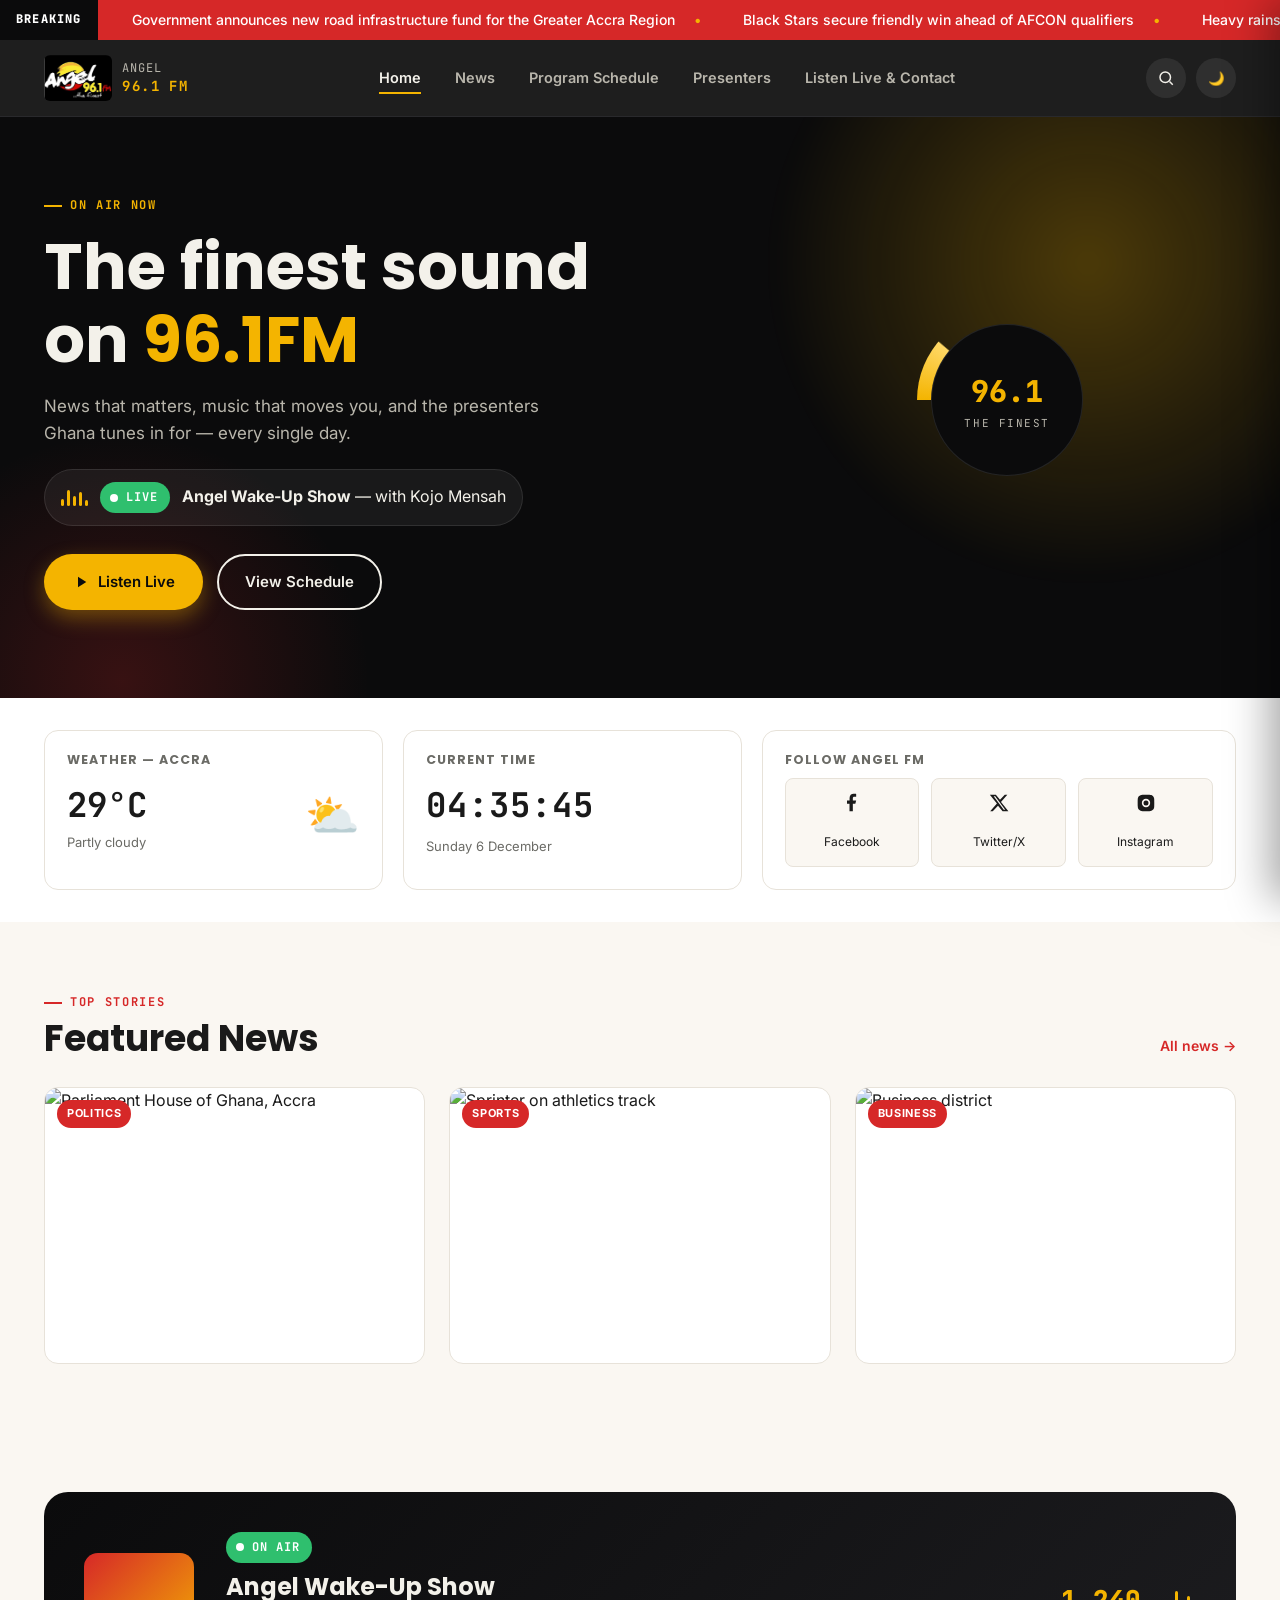
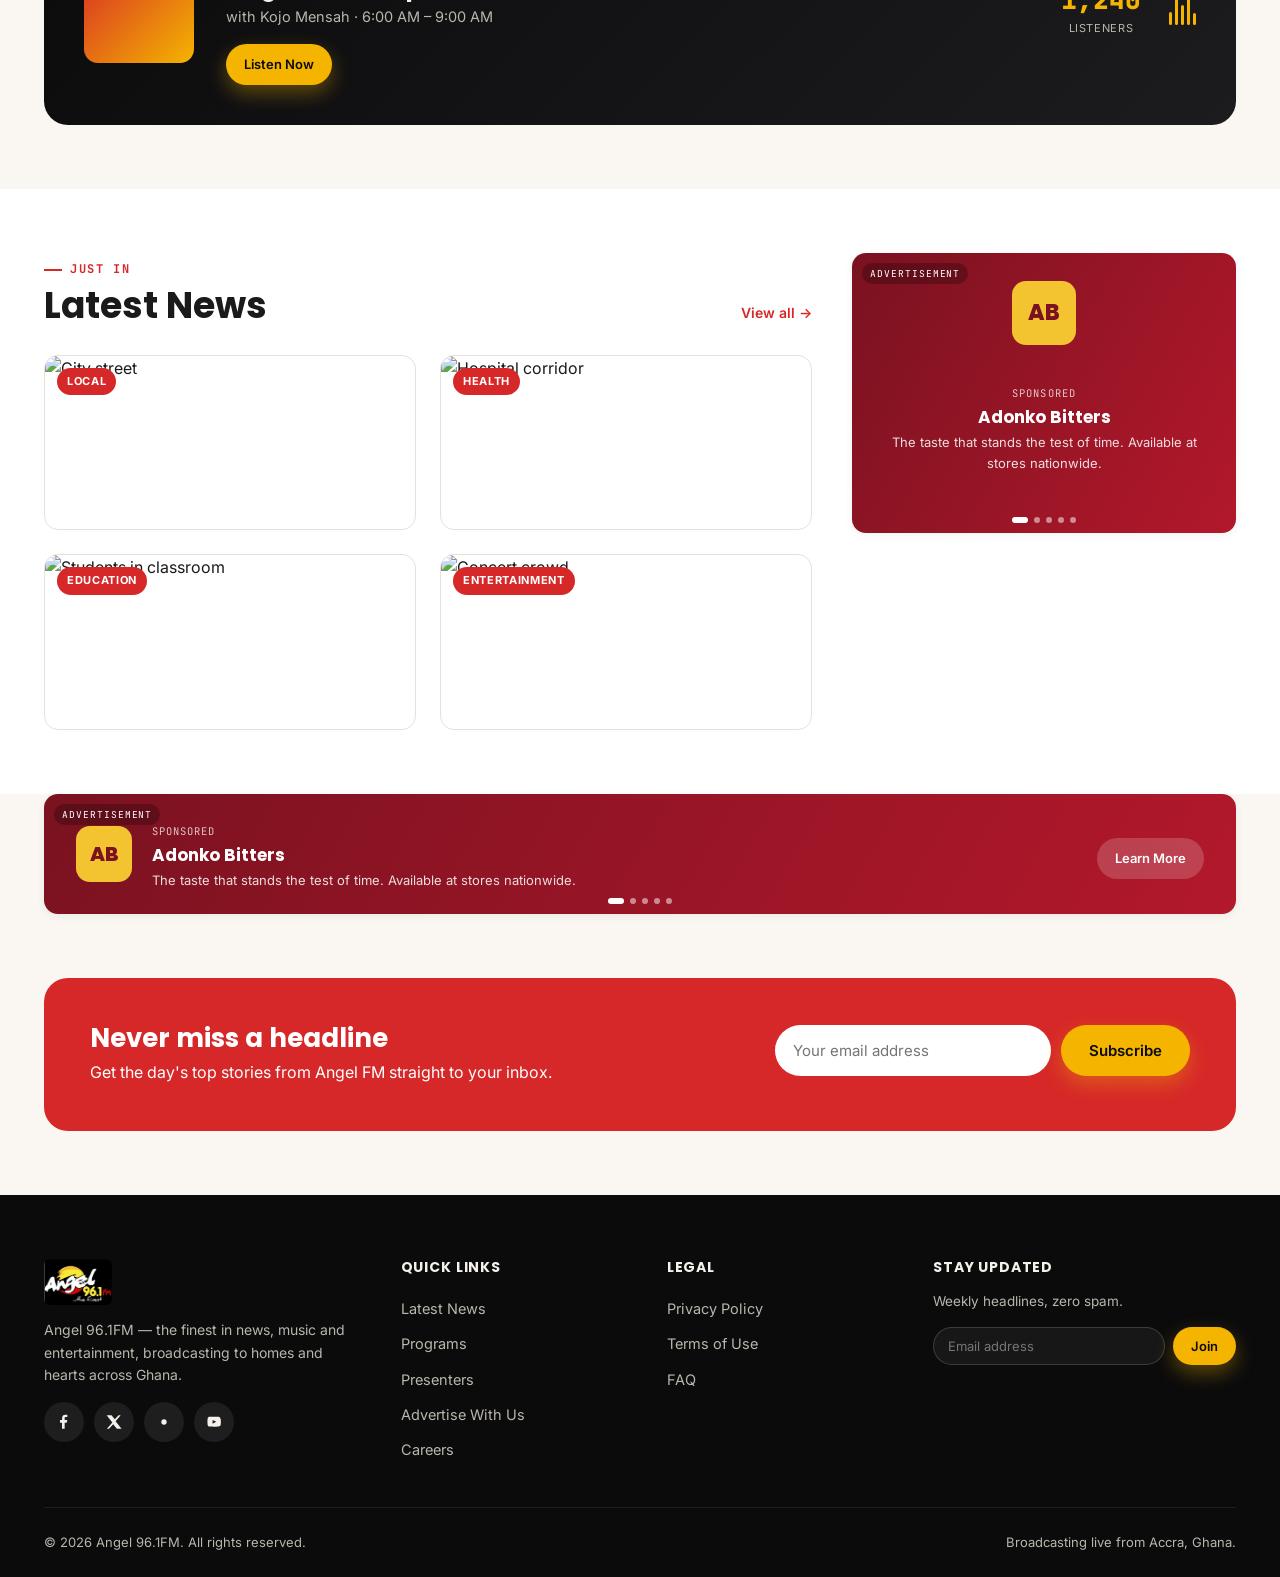
==== index.html @ 58bf3970 "Add files via upload" ====
<!DOCTYPE html>
<html lang="en">
<head>
<meta charset="UTF-8" />
<meta name="viewport" content="width=device-width, initial-scale=1.0" />
<title>Angel 96.1FM — The Finest | Home</title>
<meta name="description" content="Angel 96.1FM — the finest in news, music and entertainment. Listen live, catch up on headlines, and meet the presenters bringing you Ghana's favourite radio." />
<meta property="og:title" content="Angel 96.1FM — The Finest" />
<meta property="og:description" content="Listen live to Angel 96.1FM, plus the latest news, program schedule and presenters." />
<meta property="og:type" content="website" />
<meta property="og:image" content="images/logo.jpg" />
<link rel="icon" href="images/logo.jpg" />
<link rel="preconnect" href="https://fonts.googleapis.com" />
<link rel="preconnect" href="https://fonts.gstatic.com" crossorigin />
<link href="https://fonts.googleapis.com/css2?family=Poppins:wght@500;600;700;800&family=Inter:wght@400;500;600;700&family=JetBrains+Mono:wght@500;700;800&display=swap" rel="stylesheet" />
<link rel="stylesheet" href="css/style.css" />
<link rel="stylesheet" href="css/pages.css" />
<link rel="stylesheet" href="css/animations.css" />
<link rel="stylesheet" href="css/responsive.css" />
</head>
<body>
<a href="#main" class="skip-link">Skip to content</a>

<!-- ============ HEADER ============ -->
<header class="site-header">
  <div class="ticker" role="marquee" aria-label="Breaking news">
    <span class="ticker-tag">BREAKING</span>
    <div class="ticker-track">
      <span>Government announces new road infrastructure fund for the Greater Accra Region</span>
      <span>Black Stars secure friendly win ahead of AFCON qualifiers</span>
      <span>Heavy rains expected this weekend — Meteo Agency issues advisory</span>
      <span>Fuel prices to see marginal drop at the pumps from Monday</span>
      <span>Government announces new road infrastructure fund for the Greater Accra Region</span>
      <span>Black Stars secure friendly win ahead of AFCON qualifiers</span>
      <span>Heavy rains expected this weekend — Meteo Agency issues advisory</span>
      <span>Fuel prices to see marginal drop at the pumps from Monday</span>
    </div>
  </div>

  <div class="container header-inner">
    <a href="index.html" class="brand" aria-label="Angel 96.1FM Home">
      <img src="images/logo.jpg" alt="Angel 96.1FM logo" width="46" height="46" />
      <span class="brand-text">ANGEL<strong>96.1 FM</strong></span>
    </a>

    <nav class="main-nav" aria-label="Primary">
      <a href="index.html">Home</a>
      <a href="news.html">News</a>
      <a href="schedule.html">Program Schedule</a>
      <a href="presenters.html">Presenters</a>
      <a href="listen.html">Listen Live &amp; Contact</a>
    </nav>

    <div class="header-actions">
      <button class="icon-btn search-toggle" aria-label="Toggle search" aria-expanded="false">
        <svg width="18" height="18" viewBox="0 0 24 24" fill="none" stroke="currentColor" stroke-width="2"><circle cx="11" cy="11" r="7"/><path d="m21 21-4.3-4.3"/></svg>
      </button>
      <button class="icon-btn theme-toggle" aria-label="Toggle dark mode">🌙</button>
      <button class="icon-btn hamburger" aria-label="Open menu" aria-expanded="false">
        <svg width="20" height="20" viewBox="0 0 24 24" fill="none" stroke="currentColor" stroke-width="2"><path d="M3 6h18M3 12h18M3 18h18"/></svg>
      </button>
    </div>
  </div>

  <div class="search-panel">
    <div class="container">
      <form role="search">
        <label class="visually-hidden" for="site-search">Search news, presenters and programs</label>
        <input id="site-search" type="search" placeholder="Search news, presenters, programs…" autocomplete="off" />
        <button type="submit" class="btn btn-gold btn-sm">Search</button>
      </form>
    </div>
  </div>
</header>

<div class="scrim"></div>
<nav class="mobile-nav" aria-label="Mobile">
  <button class="icon-btn close-drawer" aria-label="Close menu">
    <svg width="18" height="18" viewBox="0 0 24 24" fill="none" stroke="currentColor" stroke-width="2"><path d="M18 6 6 18M6 6l12 12"/></svg>
  </button>
  <a href="index.html">Home</a>
  <a href="news.html">News</a>
  <a href="schedule.html">Program Schedule</a>
  <a href="presenters.html">Presenters</a>
  <a href="listen.html">Listen Live &amp; Contact</a>
</nav>

<main id="main">

  <!-- ============ HERO ============ -->
  <section class="hero">
    <div class="container hero-grid">
      <div>
        <span class="eyebrow hero-anim-in">On air now</span>
        <h1 class="hero-anim-in d1">The finest sound<br>on <span>96.1FM</span></h1>
        <p class="hero-sub hero-anim-in d2">News that matters, music that moves you, and the presenters Ghana tunes in for — every single day.</p>
        <div class="hero-now hero-anim-in d3">
          <div class="eq" aria-hidden="true"><span></span><span></span><span></span><span></span><span></span></div>
          <div>
            <span class="live-badge"><span class="live-dot"></span>LIVE</span>
            <b style="margin-left:8px;">Angel Wake-Up Show</b> — with Kojo Mensah
          </div>
        </div>
        <div class="hero-ctas hero-anim-in d4">
          <a href="listen.html" class="btn btn-gold">
            <svg width="18" height="18" viewBox="0 0 24 24" fill="currentColor"><path d="M8 5v14l11-7z"/></svg>
            Listen Live
          </a>
          <a href="schedule.html" class="btn btn-outline" style="color:var(--text-on-ink)">View Schedule</a>
        </div>
      </div>
      <div class="floaty hero-anim-in d2" style="justify-self:center;">
        <div class="dial">
          <div class="dial-readout">
            <div class="num">96.1</div>
            <div class="unit">THE FINEST</div>
          </div>
        </div>
      </div>
    </div>
  </section>

  <!-- ============ UTILITY ROW: search / weather / clock / social ============ -->
  <section class="bg-paper" style="padding:32px 0;">
    <div class="container">
      <div class="util-row">
        <div class="util-card">
          <h4>Weather — Accra</h4>
          <div class="weather-row">
            <div>
              <div class="weather-temp" data-weather-temp>—</div>
              <div class="text-muted" style="font-size:13px;">Partly cloudy</div>
            </div>
            <div style="font-size:44px;">⛅</div>
          </div>
        </div>
        <div class="util-card">
          <h4>Current Time</h4>
          <div class="clock-display" data-clock>--:--:--</div>
          <div class="clock-date" data-date></div>
        </div>
        <div class="util-card">
          <h4>Follow Angel FM</h4>
          <div class="social-mini">
            <a class="social-mini-card" href="#" aria-label="Facebook">
              <svg width="20" height="20" viewBox="0 0 24 24" fill="currentColor"><path d="M13 22v-9h3l1-4h-4V6.5c0-1.16.32-1.95 2-1.95h2V1.09C16.66 1.06 15.44 1 14 1c-2.9 0-4.9 1.77-4.9 5.02V9H6v4h3v9h4z"/></svg>
              <div style="font-size:12px;margin-top:4px;">Facebook</div>
            </a>
            <a class="social-mini-card" href="#" aria-label="Twitter / X">
              <svg width="20" height="20" viewBox="0 0 24 24" fill="currentColor"><path d="M18.9 2H22l-7.6 8.7L23.3 22h-7l-5.5-6.6L4.5 22H1.4l8.1-9.3L1 2h7.2l5 6L18.9 2Zm-1.2 18h1.7L7.4 4H5.6l12.1 16Z"/></svg>
              <div style="font-size:12px;margin-top:4px;">Twitter/X</div>
            </a>
            <a class="social-mini-card" href="#" aria-label="Instagram">
              <svg width="20" height="20" viewBox="0 0 24 24" fill="currentColor"><path d="M12 2c2.7 0 3.06.01 4.12.06 1.05.05 1.77.22 2.4.46.65.25 1.2.6 1.75 1.14.5.5.86 1.1 1.14 1.75.24.63.41 1.35.46 2.4.05 1.06.06 1.42.06 4.12s-.01 3.06-.06 4.12c-.05 1.05-.22 1.77-.46 2.4a4.7 4.7 0 0 1-1.14 1.75 4.7 4.7 0 0 1-1.75 1.14c-.63.24-1.35.41-2.4.46-1.06.05-1.42.06-4.12.06s-3.06-.01-4.12-.06c-1.05-.05-1.77-.22-2.4-.46a4.7 4.7 0 0 1-1.75-1.14 4.7 4.7 0 0 1-1.14-1.75c-.24-.63-.41-1.35-.46-2.4C2.01 15.06 2 14.7 2 12s.01-3.06.06-4.12c.05-1.05.22-1.77.46-2.4.25-.65.6-1.2 1.14-1.75A4.7 4.7 0 0 1 5.4 2.59c.63-.24 1.35-.41 2.4-.46C8.94 2.01 9.3 2 12 2Zm0 5a5 5 0 1 0 0 10 5 5 0 0 0 0-10Zm0 2a3 3 0 1 1 0 6 3 3 0 0 1 0-6Zm5.25-.75a1.13 1.13 0 1 1 0-2.25 1.13 1.13 0 0 1 0 2.25Z"/></svg>
              <div style="font-size:12px;margin-top:4px;">Instagram</div>
            </a>
          </div>
        </div>
      </div>
    </div>
  </section>

  <!-- ============ FEATURED NEWS GRID ============ -->
  <section>
    <div class="container">
      <div class="section-head reveal">
        <div><span class="eyebrow">Top stories</span><h2>Featured News</h2></div>
        <a href="news.html" class="section-link">All news →</a>
      </div>
      <div class="grid-3">

        <article class="card reveal">
          <a href="https://theghanareport.com/news/parliament-defers-debate-on-the-2026-mid-year-budget-review-to-july-28/" target="_blank" rel="noopener" class="card-media">
            <span class="card-cat">Politics</span>
            <img src="https://commons.wikimedia.org/wiki/Special:FilePath/Parliament_House_(State_House)_%E2%80%93_Parliament_of_Ghana.jpg" alt="Parliament House of Ghana, Accra" loading="lazy" />
          </a>
          <div class="card-body">
            <h3>Parliament Takes Up 2026 Mid-Year Budget Review</h3>
            <p class="card-desc">MPs are debating the Finance Minister's mid-year fiscal report, which points to easing inflation and a steadier cedi, as the Minority presses on spending plans.</p>
            <div class="card-meta"><span>Jul 28, 2026</span><span>The Ghana Report</span></div>
            <a href="https://theghanareport.com/news/parliament-defers-debate-on-the-2026-mid-year-budget-review-to-july-28/" target="_blank" rel="noopener" class="card-readmore">Read more <svg width="14" height="14" viewBox="0 0 24 24" fill="none" stroke="currentColor" stroke-width="2"><path d="M5 12h14M13 6l6 6-6 6"/></svg></a>
          </div>
        </article>

        <article class="card reveal">
          <a href="https://www.myjoyonline.com/2026-commonwealth-games-azamati-places-seventh-in-100m-final-eseme-sets-games-record-for-gold/" target="_blank" rel="noopener" class="card-media">
            <span class="card-cat">Sports</span>
            <img src="https://images.unsplash.com/photo-1461896836934-ffe607ba8211?q=80&w=800&auto=format&fit=crop" alt="Sprinter on athletics track" loading="lazy" />
          </a>
          <div class="card-body">
            <h3>Azamati Finishes 7th in Commonwealth Games 100m Final</h3>
            <p class="card-desc">Benjamin Azamati clocked 10.11 seconds in Glasgow, just missing the podium as Cameroon's Emmanuel Eseme took gold in a new Games record of 9.83 seconds.</p>
            <div class="card-meta"><span>Jul 28, 2026</span><span>MyJoyOnline</span></div>
            <a href="https://www.myjoyonline.com/2026-commonwealth-games-azamati-places-seventh-in-100m-final-eseme-sets-games-record-for-gold/" target="_blank" rel="noopener" class="card-readmore">Read more <svg width="14" height="14" viewBox="0 0 24 24" fill="none" stroke="currentColor" stroke-width="2"><path d="M5 12h14M13 6l6 6-6 6"/></svg></a>
          </div>
        </article>

        <article class="card reveal">
          <a href="https://www.ghanaweb.com/GhanaHomePage/business/MTN-finalises-separation-of-mobile-money-into-standalone-fintech-in-Ghana-2028671" target="_blank" rel="noopener" class="card-media">
            <span class="card-cat">Business</span>
            <img src="https://images.unsplash.com/photo-1560472354-b33ff0c44a43?q=80&w=800&auto=format&fit=crop" alt="Business district" loading="lazy" />
          </a>
          <div class="card-body">
            <h3>MTN Completes Split of Mobile Money Business in Ghana</h3>
            <p class="card-desc">MTN Group has finalised the separation of its Ghana mobile money operations into a standalone fintech entity, MobileMoney Fintech Ltd.</p>
            <div class="card-meta"><span>Apr 3, 2026</span><span>GhanaWeb</span></div>
            <a href="https://www.ghanaweb.com/GhanaHomePage/business/MTN-finalises-separation-of-mobile-money-into-standalone-fintech-in-Ghana-2028671" target="_blank" rel="noopener" class="card-readmore">Read more <svg width="14" height="14" viewBox="0 0 24 24" fill="none" stroke="currentColor" stroke-width="2"><path d="M5 12h14M13 6l6 6-6 6"/></svg></a>
          </div>
        </article>

      </div>
    </div>
  </section>

  <!-- ============ LIVE NOW ============ -->
  <section>
    <div class="container">
      <div class="live-now reveal">
        <div class="live-now-grid">
          <div class="live-now-art floaty" aria-hidden="true"></div>
          <div class="live-now-info">
            <span class="live-badge"><span class="live-dot"></span>ON AIR</span>
            <h3 class="show-name">Angel Wake-Up Show</h3>
            <p class="host">with Kojo Mensah · 6:00 AM – 9:00 AM</p>
            <a href="listen.html" class="btn btn-gold btn-sm" style="margin-top:16px;">Listen Now</a>
          </div>
          <div class="live-now-stats">
            <div class="stat-block">
              <div class="n" data-live-listeners data-base="1240">1,240</div>
              <div class="l">Listeners</div>
            </div>
            <div class="eq" style="height:34px;"><span></span><span></span><span></span><span></span><span></span></div>
          </div>
        </div>
      </div>
    </div>
  </section>

  <!-- ============ LATEST NEWS + SIDEBAR AD ============ -->
  <section class="bg-paper">
    <div class="container news-layout" style="grid-template-columns:2fr 1fr;">
      <div>
        <div class="section-head reveal">
          <div><span class="eyebrow">Just in</span><h2>Latest News</h2></div>
          <a href="news.html" class="section-link">View all →</a>
        </div>
        <div class="grid-3" style="grid-template-columns:1fr 1fr;">
          <article class="card reveal">
            <a href="https://www.citinewsroom.com/2026/07/nadmo-zoomlion-launch-multi-site-drain-clearing-exercise-to-curb-flooding-in-greater-accra/" target="_blank" rel="noopener" class="card-media">
              <span class="card-cat">Local</span>
              <img src="https://images.unsplash.com/photo-1580927752452-89d86da3fa0a?q=80&w=800&auto=format&fit=crop" alt="City street" loading="lazy" />
            </a>
            <div class="card-body">
              <h3>NADMO and Zoomlion Step Up Flood Prevention in Accra</h3>
              <div class="card-meta"><span>Jul 1, 2026</span></div>
              <a href="https://www.citinewsroom.com/2026/07/nadmo-zoomlion-launch-multi-site-drain-clearing-exercise-to-curb-flooding-in-greater-accra/" target="_blank" rel="noopener" class="card-readmore">Read more →</a>
            </div>
          </article>
          <article class="card reveal">
            <a href="https://www.adomonline.com/health-ministry-intensifies-fight-against-viral-hepatitis-as-3-million-ghanaians-estimated-to-be-infected/" target="_blank" rel="noopener" class="card-media">
              <span class="card-cat">Health</span>
              <img src="https://images.unsplash.com/photo-1584982751601-97dcc096659c?q=80&w=800&auto=format&fit=crop" alt="Hospital corridor" loading="lazy" />
            </a>
            <div class="card-body">
              <h3>Health Ministry Ramps Up Fight Against Viral Hepatitis</h3>
              <div class="card-meta"><span>Jul 28, 2026</span></div>
              <a href="https://www.adomonline.com/health-ministry-intensifies-fight-against-viral-hepatitis-as-3-million-ghanaians-estimated-to-be-infected/" target="_blank" rel="noopener" class="card-readmore">Read more →</a>
            </div>
          </article>
          <article class="card reveal">
            <a href="https://theheraldghana.com/300m-world-bank-loan-not-to-rescue-free-shs-haruna-iddrisu-challenges-minority-claims/" target="_blank" rel="noopener" class="card-media">
              <span class="card-cat">Education</span>
              <img src="https://commons.wikimedia.org/wiki/Special:FilePath/Classroom_in_Ghana.JPG" alt="Students in classroom" loading="lazy" />
            </a>
            <div class="card-body">
              <h3>Education Minister Defends $300m World Bank School Loan</h3>
              <div class="card-meta"><span>Jul 28, 2026</span></div>
              <a href="https://theheraldghana.com/300m-world-bank-loan-not-to-rescue-free-shs-haruna-iddrisu-challenges-minority-claims/" target="_blank" rel="noopener" class="card-readmore">Read more →</a>
            </div>
          </article>
          <article class="card reveal">
            <a href="https://dailyguidenetwork.com/torcher-ii-surpasses-1million-spotify-streams/" target="_blank" rel="noopener" class="card-media">
              <span class="card-cat">Entertainment</span>
              <img src="https://images.unsplash.com/photo-1470225620780-dba8ba36b745?q=80&w=800&auto=format&fit=crop" alt="Concert crowd" loading="lazy" />
            </a>
            <div class="card-body">
              <h3>Stonebwoy's TORCHER II Passes 1 Million Streams</h3>
              <div class="card-meta"><span>Jun 8, 2026</span></div>
              <a href="https://dailyguidenetwork.com/torcher-ii-surpasses-1million-spotify-streams/" target="_blank" rel="noopener" class="card-readmore">Read more →</a>
            </div>
          </article>
        </div>
      </div>
      <aside>
        <div class="ad-slot ad-sidebar-slot reveal" data-ad-slot></div>
      </aside>
    </div>
  </section>

  <!-- ============ AD BANNER ============ -->
  <section style="padding:0 0 64px;">
    <div class="container">
      <div class="ad-slot reveal" data-ad-slot></div>
    </div>
  </section>

  <!-- ============ NEWSLETTER ============ -->
  <section style="padding-top:0;">
    <div class="container">
      <div class="newsletter-block reveal">
        <div>
          <h3>Never miss a headline</h3>
          <p>Get the day's top stories from Angel FM straight to your inbox.</p>
        </div>
        <div>
          <form class="newsletter-form" novalidate>
            <input type="email" placeholder="Your email address" required aria-label="Email address" />
            <button type="submit" class="btn btn-gold">Subscribe</button>
          </form>
          <div class="form-msg" role="status"></div>
        </div>
      </div>
    </div>
  </section>

</main>

<!-- ============ FOOTER ============ -->
<footer class="site-footer">
  <div class="container">
    <div class="footer-grid">
      <div class="footer-brand">
        <a href="index.html" class="brand"><img src="images/logo.jpg" alt="Angel 96.1FM" width="42" height="42" /></a>
        <p>Angel 96.1FM — the finest in news, music and entertainment, broadcasting to homes and hearts across Ghana.</p>
        <div class="footer-social">
          <a href="#" class="icon-btn" aria-label="Facebook"><svg width="16" height="16" viewBox="0 0 24 24" fill="currentColor"><path d="M13 22v-9h3l1-4h-4V6.5c0-1.16.32-1.95 2-1.95h2V1.09C16.66 1.06 15.44 1 14 1c-2.9 0-4.9 1.77-4.9 5.02V9H6v4h3v9h4z"/></svg></a>
          <a href="#" class="icon-btn" aria-label="Twitter / X"><svg width="16" height="16" viewBox="0 0 24 24" fill="currentColor"><path d="M18.9 2H22l-7.6 8.7L23.3 22h-7l-5.5-6.6L4.5 22H1.4l8.1-9.3L1 2h7.2l5 6L18.9 2Z"/></svg></a>
          <a href="#" class="icon-btn" aria-label="Instagram"><svg width="16" height="16" viewBox="0 0 24 24" fill="currentColor"><circle cx="12" cy="12" r="4"/></svg></a>
          <a href="#" class="icon-btn" aria-label="YouTube"><svg width="16" height="16" viewBox="0 0 24 24" fill="currentColor"><path d="M21.6 7.2s-.2-1.5-.8-2.1c-.8-.8-1.7-.8-2.1-.9C15.9 4 12 4 12 4h0s-3.9 0-6.7.2c-.4 0-1.3.1-2.1.9-.6.6-.8 2.1-.8 2.1S2.2 9 2.2 10.7v1.6c0 1.7.2 3.5.2 3.5s.2 1.5.8 2.1c.8.8 1.8.8 2.3.9 1.7.2 7 .2 7 .2s3.9 0 6.7-.3c.4 0 1.3-.1 2.1-.9.6-.6.8-2.1.8-2.1s.2-1.7.2-3.5v-1.6c0-1.7-.2-3.5-.2-3.5ZM9.9 14.6V8.9l5.4 2.9-5.4 2.8Z"/></svg></a>
        </div>
      </div>
      <div class="footer-col">
        <h4>Quick Links</h4>
        <a href="news.html">Latest News</a>
        <a href="schedule.html">Programs</a>
        <a href="presenters.html">Presenters</a>
        <a href="listen.html">Advertise With Us</a>
        <a href="#">Careers</a>
      </div>
      <div class="footer-col programs">
        <h4>Legal</h4>
        <a href="#">Privacy Policy</a>
        <a href="#">Terms of Use</a>
        <a href="#">FAQ</a>
      </div>
      <div class="footer-col">
        <h4>Stay Updated</h4>
        <p style="font-size:13.5px;margin-bottom:10px;">Weekly headlines, zero spam.</p>
        <form class="newsletter-mini" novalidate>
          <input type="email" placeholder="Email address" required aria-label="Email address" />
          <button type="submit" class="btn btn-gold btn-sm">Join</button>
        </form>
        <div class="form-msg" role="status"></div>
      </div>
    </div>
    <div class="footer-bottom">
      <span>© 2026 Angel 96.1FM. All rights reserved.</span>
      <span>Broadcasting live from Accra, Ghana.</span>
    </div>
  </div>
</footer>

<button class="back-to-top" aria-label="Back to top">
  <svg width="20" height="20" viewBox="0 0 24 24" fill="none" stroke="currentColor" stroke-width="2"><path d="m18 15-6-6-6 6"/></svg>
</button>

<div class="sticky-listen">
  <a href="listen.html" class="btn btn-gold btn-block">
    <span class="live-dot" style="background:var(--ink)"></span> Listen Live — Angel 96.1FM
  </a>
</div>

<script src="js/app.js"></script>
<script src="js/search.js"></script>
<script src="js/ads.js"></script>
</body>
</html>
---- css/style.css ----
/* ============================================================
   ANGEL 96.1FM — CORE STYLESHEET
   Design tokens, base elements, header, footer, shared components
   ============================================================ */

/* ---------- Design Tokens ---------- */
:root{
  /* Brand palette — pulled from the station's own logo mark */
  --ink:        #0B0B0C;   /* near-black, header/hero/footer ground */
  --ink-soft:   #17171A;   /* raised panels on dark ground */
  --red:        #D62828;   /* Angel red */
  --red-dark:   #A81E1E;
  --gold:       #F4B400;   /* sunburst gold from the logo */
  --gold-soft:  #FFD866;
  --cream:      #FAF7F2;   /* page background */
  --paper:      #FFFFFF;   /* card background */
  --line:       #E7E2D9;   /* hairline borders on light ground */
  --text:       #1A1A1A;
  --text-muted: #6B6B66;
  --text-on-ink:#F3F1EA;
  --text-on-ink-muted: #B9B6AC;
  --live:       #2FBF6E;   /* on-air green */

  --font-display: "Poppins", "Segoe UI", sans-serif;
  --font-body:    "Inter", "Segoe UI", sans-serif;
  --font-mono:    "JetBrains Mono", "Courier New", monospace;

  --radius-sm: 8px;
  --radius-md: 14px;
  --radius-lg: 24px;

  --shadow-sm: 0 2px 10px rgba(11,11,12,0.06);
  --shadow-md: 0 10px 30px rgba(11,11,12,0.10);
  --shadow-lg: 0 20px 60px rgba(11,11,12,0.18);

  --ease: cubic-bezier(.22,.9,.32,1);
  --header-h: 76px;
  --ticker-h: 40px;
}

[data-theme="dark"]{
  --cream: #101012;
  --paper: #18181B;
  --line:  #2A2A2E;
  --text:  #F3F1EA;
  --text-muted: #9C998F;
  --text-on-ink: #F3F1EA;
}

/* ---------- Reset ---------- */
*, *::before, *::after{ box-sizing:border-box; }
html{ scroll-behavior:smooth; }
body{
  margin:0;
  background:var(--cream);
  color:var(--text);
  font-family:var(--font-body);
  line-height:1.6;
  -webkit-font-smoothing:antialiased;
  transition:background .35s var(--ease), color .35s var(--ease);
}
img{ max-width:100%; display:block; }
a{ color:inherit; text-decoration:none; }
ul{ margin:0; padding:0; list-style:none; }
button{ font-family:inherit; cursor:pointer; }
input, textarea, select{ font-family:inherit; }
h1,h2,h3,h4{ font-family:var(--font-display); margin:0; line-height:1.15; }
p{ margin:0; }

.container{ max-width:1240px; margin:0 auto; padding:0 24px; }

/* Visible focus states — accessibility */
a:focus-visible, button:focus-visible, input:focus-visible,
textarea:focus-visible, select:focus-visible, [tabindex]:focus-visible{
  outline:3px solid var(--gold);
  outline-offset:2px;
  border-radius:4px;
}
.skip-link{
  position:absolute; left:-999px; top:0; background:var(--gold); color:var(--ink);
  padding:10px 16px; z-index:2000; font-weight:600; border-radius:0 0 8px 0;
}
.skip-link:focus{ left:0; }

@media (prefers-reduced-motion: reduce){
  *{ animation-duration:0.001ms !important; animation-iteration-count:1 !important; transition-duration:0.001ms !important; scroll-behavior:auto !important; }
}

/* ---------- Eyebrow / section labels ---------- */
.eyebrow{
  display:inline-flex; align-items:center; gap:8px;
  font-family:var(--font-mono); font-size:12px; letter-spacing:.14em; text-transform:uppercase;
  color:var(--red); font-weight:700;
}
.eyebrow::before{ content:""; width:18px; height:2px; background:var(--red); display:inline-block; }

.section-head{ display:flex; align-items:flex-end; justify-content:space-between; gap:16px; margin-bottom:28px; flex-wrap:wrap; }
.section-head h2{ font-size:clamp(24px,3.2vw,36px); margin-top:6px; }
.section-link{ font-weight:600; font-size:14px; color:var(--red); border-bottom:2px solid transparent; transition:border-color .2s var(--ease); white-space:nowrap; }
.section-link:hover{ border-color:var(--red); }

section{ padding:64px 0; }
.bg-ink{ background:var(--ink); color:var(--text-on-ink); }
.bg-paper{ background:var(--paper); }

/* ---------- Buttons ---------- */
.btn{
  display:inline-flex; align-items:center; justify-content:center; gap:8px;
  padding:14px 26px; border-radius:999px; font-weight:600; font-size:15px;
  border:2px solid transparent; transition:transform .25s var(--ease), box-shadow .25s var(--ease), background .25s var(--ease), color .25s var(--ease);
  white-space:nowrap;
}
.btn:hover{ transform:translateY(-2px); }
.btn-primary{ background:var(--red); color:#fff; box-shadow:0 8px 20px rgba(214,40,40,.35); }
.btn-primary:hover{ background:var(--red-dark); box-shadow:0 12px 28px rgba(214,40,40,.45); }
.btn-gold{ background:var(--gold); color:var(--ink); box-shadow:0 8px 20px rgba(244,180,0,.35); }
.btn-gold:hover{ background:var(--gold-soft); }
.btn-outline{ background:transparent; border-color:currentColor; color:inherit; }
.btn-outline:hover{ background:currentColor; }
.btn-outline:hover{ color:var(--ink); }
.btn-ghost{ background:rgba(255,255,255,.08); color:var(--text-on-ink); }
.btn-sm{ padding:8px 16px; font-size:13px; }
.btn-block{ width:100%; }

/* ---------- Live pulse badge ---------- */
.live-badge{
  display:inline-flex; align-items:center; gap:8px; background:var(--live); color:#fff;
  font-family:var(--font-mono); font-weight:700; font-size:12px; letter-spacing:.08em;
  padding:6px 12px 6px 10px; border-radius:999px;
}
.live-dot{ width:8px; height:8px; border-radius:50%; background:#fff; animation:pulse 1.6s infinite; }

/* ---------- Header ---------- */
.site-header{
  position:sticky; top:0; z-index:1000;
  background:rgba(11,11,12,.92); backdrop-filter:blur(10px);
  border-bottom:1px solid rgba(255,255,255,.08);
  transition:transform .3s var(--ease);
}
.header-inner{
  height:var(--header-h); display:flex; align-items:center; gap:20px; justify-content:space-between;
}
.brand{ display:flex; align-items:center; gap:10px; flex-shrink:0; }
.brand img{ height:46px; width:auto; border-radius:6px; }
.brand-text{ font-family:var(--font-mono); font-size:12px; color:var(--text-on-ink-muted); letter-spacing:.08em; line-height:1.3; }
.brand-text strong{ display:block; color:var(--gold); font-size:14px; letter-spacing:.1em; }

.main-nav{ display:flex; align-items:center; gap:2px; }
.main-nav a{
  position:relative; padding:10px 16px; font-weight:600; font-size:14.5px; color:var(--text-on-ink-muted);
  transition:color .2s var(--ease);
}
.main-nav a::after{
  content:""; position:absolute; left:16px; right:16px; bottom:6px; height:2px; background:var(--gold);
  transform:scaleX(0); transform-origin:left; transition:transform .25s var(--ease);
}
.main-nav a:hover, .main-nav a.active{ color:var(--text-on-ink); }
.main-nav a:hover::after, .main-nav a.active::after{ transform:scaleX(1); }

.header-actions{ display:flex; align-items:center; gap:10px; }
.icon-btn{
  width:40px; height:40px; display:inline-flex; align-items:center; justify-content:center;
  border-radius:50%; background:rgba(255,255,255,.08); color:var(--text-on-ink); border:none;
  transition:background .2s var(--ease), transform .2s var(--ease);
}
.icon-btn:hover{ background:rgba(255,255,255,.18); transform:translateY(-1px); }
.hamburger{ display:none; }

.search-panel{
  position:absolute; left:0; right:0; top:100%; background:var(--ink-soft);
  border-bottom:1px solid rgba(255,255,255,.08); padding:0; max-height:0; overflow:hidden;
  transition:max-height .3s var(--ease), padding .3s var(--ease);
}
.search-panel.open{ max-height:120px; padding:20px 0; }
.search-panel form{ display:flex; gap:10px; }
.search-panel input{
  flex:1; background:rgba(255,255,255,.06); border:1px solid rgba(255,255,255,.14); color:#fff;
  padding:14px 18px; border-radius:999px; font-size:15px;
}
.search-panel input::placeholder{ color:var(--text-on-ink-muted); }

/* ---------- Breaking news ticker ---------- */
.ticker{
  background:var(--red); color:#fff; height:var(--ticker-h); overflow:hidden; position:relative;
  display:flex; align-items:center;
}
.ticker-tag{
  background:var(--ink); font-family:var(--font-mono); font-weight:800; font-size:12px; letter-spacing:.1em;
  padding:0 16px; height:100%; display:flex; align-items:center; flex-shrink:0; z-index:2;
}
.ticker-track{ display:flex; white-space:nowrap; animation:ticker 28s linear infinite; }
.ticker-track span{ padding:0 34px; font-size:14px; font-weight:500; position:relative; }
.ticker-track span::after{ content:"•"; position:absolute; right:8px; color:var(--gold); }
.ticker:hover .ticker-track{ animation-play-state:paused; }

/* ---------- Mobile nav drawer ---------- */
.mobile-nav{
  position:fixed; inset:0 0 0 auto; width:min(320px,84vw); background:var(--ink-soft); z-index:1200;
  transform:translateX(100%); transition:transform .35s var(--ease); padding:100px 28px 28px;
  box-shadow:-10px 0 40px rgba(0,0,0,.35);
}
.mobile-nav.open{ transform:translateX(0); }
.mobile-nav a{ display:block; padding:16px 0; font-size:19px; font-weight:600; color:var(--text-on-ink); border-bottom:1px solid rgba(255,255,255,.08); }
.mobile-nav .close-drawer{ position:absolute; top:24px; right:24px; }
.scrim{ position:fixed; inset:0; background:rgba(0,0,0,.5); z-index:1100; opacity:0; pointer-events:none; transition:opacity .3s var(--ease); }
.scrim.show{ opacity:1; pointer-events:auto; }

/* ---------- Footer ---------- */
.site-footer{ background:var(--ink); color:var(--text-on-ink-muted); padding-top:64px; }
.footer-grid{ display:grid; grid-template-columns:1.4fr 1fr 1fr 1.2fr; gap:40px; padding-bottom:40px; border-bottom:1px solid rgba(255,255,255,.08); }
.footer-brand p{ margin-top:14px; font-size:14px; max-width:320px; }
.footer-col h4{ color:var(--text-on-ink); font-size:14px; letter-spacing:.06em; text-transform:uppercase; margin-bottom:16px; }
.footer-col a{ display:block; padding:6px 0; font-size:14.5px; transition:color .2s var(--ease), transform .2s var(--ease); }
.footer-col a:hover{ color:var(--gold); transform:translateX(3px); }
.footer-social{ display:flex; gap:10px; margin-top:16px; }
.newsletter-mini{ display:flex; gap:8px; margin-top:14px; }
.newsletter-mini input{ flex:1; padding:10px 14px; border-radius:999px; border:1px solid rgba(255,255,255,.16); background:rgba(255,255,255,.05); color:#fff; font-size:13px; }
.footer-bottom{ display:flex; justify-content:space-between; align-items:center; padding:24px 0; font-size:13px; flex-wrap:wrap; gap:12px; }

.back-to-top{
  position:fixed; right:22px; bottom:22px; width:48px; height:48px; border-radius:50%;
  background:var(--gold); color:var(--ink); border:none; display:flex; align-items:center; justify-content:center;
  box-shadow:var(--shadow-md); opacity:0; pointer-events:none; transform:translateY(12px);
  transition:opacity .3s var(--ease), transform .3s var(--ease); z-index:900;
}
.back-to-top.show{ opacity:1; pointer-events:auto; transform:translateY(0); }

/* ---------- Sticky mobile listen button ---------- */
.sticky-listen{
  position:fixed; left:0; right:0; bottom:0; z-index:950; display:none;
  background:var(--ink); padding:12px 16px; border-top:1px solid rgba(255,255,255,.1);
}

/* ---------- Cards ---------- */
.card{
  background:var(--paper); border-radius:var(--radius-md); overflow:hidden; border:1px solid var(--line);
  transition:transform .3s var(--ease), box-shadow .3s var(--ease);
}
.card:hover{ transform:translateY(-6px); box-shadow:var(--shadow-md); }
.card-media{ position:relative; aspect-ratio:16/10; overflow:hidden; background:#ddd; }
.card-media img{ width:100%; height:100%; object-fit:cover; transition:transform .5s var(--ease); }
.card:hover .card-media img{ transform:scale(1.08); }
.card-cat{
  position:absolute; top:12px; left:12px; background:var(--red); color:#fff; font-size:11px; font-weight:700;
  letter-spacing:.06em; text-transform:uppercase; padding:5px 10px; border-radius:999px;
}
.card-body{ padding:18px 20px 20px; }
.card-body h3{ font-size:18px; margin-bottom:8px; }
.card-meta{ display:flex; gap:12px; font-size:12.5px; color:var(--text-muted); margin-top:12px; font-family:var(--font-mono); }
.card-desc{ color:var(--text-muted); font-size:14.5px; }
.card-readmore{ display:inline-flex; align-items:center; gap:6px; margin-top:14px; font-weight:700; font-size:13.5px; color:var(--red); }
.card-readmore svg{ transition:transform .2s var(--ease); }
.card:hover .card-readmore svg{ transform:translateX(4px); }

/* Loading skeleton */
.skeleton{ position:relative; overflow:hidden; background:var(--line); }
.skeleton::after{
  content:""; position:absolute; inset:0; transform:translateX(-100%);
  background:linear-gradient(90deg, transparent, rgba(255,255,255,.5), transparent);
  animation:shimmer 1.4s infinite;
}

/* ---------- Reveal on scroll ---------- */
.reveal{ opacity:0; transform:translateY(24px); transition:opacity .7s var(--ease), transform .7s var(--ease); }
.reveal.in{ opacity:1; transform:translateY(0); }

/* ---------- Frequency dial signature element ---------- */
.dial{
  position:relative; width:180px; height:180px; border-radius:50%;
  background:conic-gradient(from -90deg, var(--gold) 0deg, var(--gold-soft) 40deg, transparent 41deg 360deg);
  display:flex; align-items:center; justify-content:center; flex-shrink:0;
}
.dial::before{ content:""; position:absolute; inset:14px; border-radius:50%; background:var(--ink); border:1px solid rgba(255,255,255,.1); }
.dial-readout{ position:relative; z-index:2; text-align:center; font-family:var(--font-mono); color:var(--text-on-ink); }
.dial-readout .num{ font-size:30px; font-weight:800; color:var(--gold); }
.dial-readout .unit{ font-size:11px; letter-spacing:.14em; color:var(--text-on-ink-muted); }

/* ---------- Utility ---------- */
.hidden{ display:none !important; }
.text-muted{ color:var(--text-muted); }
.center{ text-align:center; }
---- css/pages.css ----
/* ============================================================
   ANGEL 96.1FM — PAGE SECTIONS
   ============================================================ */

/* ---------- Grids ---------- */
.grid-2{ display:grid; grid-template-columns:1fr 1fr; gap:24px; }
.grid-3{ display:grid; grid-template-columns:repeat(3,1fr); gap:24px; }
.grid-4{ display:grid; grid-template-columns:repeat(4,1fr); gap:20px; }

/* ---------- HERO ---------- */
.hero{
  position:relative; background:var(--ink); color:var(--text-on-ink); overflow:hidden;
  padding:72px 0 88px;
}
.hero::before{
  content:""; position:absolute; top:-30%; right:-10%; width:640px; height:640px; border-radius:50%;
  background:radial-gradient(circle, rgba(244,180,0,.28), transparent 70%); filter:blur(10px);
}
.hero::after{
  content:""; position:absolute; bottom:-40%; left:-10%; width:500px; height:500px; border-radius:50%;
  background:radial-gradient(circle, rgba(214,40,40,.22), transparent 70%);
}
.hero-grid{ position:relative; z-index:2; display:grid; grid-template-columns:1.2fr .8fr; gap:48px; align-items:center; }
.hero .eyebrow{ color:var(--gold); }
.hero .eyebrow::before{ background:var(--gold); }
.hero h1{ font-size:clamp(38px,5.4vw,64px); margin:14px 0 16px; }
.hero h1 span{ color:var(--gold); }
.hero-sub{ color:var(--text-on-ink-muted); font-size:17px; max-width:520px; margin-bottom:10px; }
.hero-now{
  display:flex; align-items:center; gap:12px; margin:22px 0 28px; padding:12px 16px;
  background:rgba(255,255,255,.06); border:1px solid rgba(255,255,255,.1); border-radius:999px; width:fit-content;
}
.hero-now .eq{ height:16px; }
.hero-now b{ font-weight:700; }
.hero-ctas{ display:flex; gap:14px; flex-wrap:wrap; }

/* ---------- Search bar (page-wide) ---------- */
.search-inline{ display:flex; gap:10px; max-width:520px; margin:0 auto; }
.search-inline input{
  flex:1; padding:14px 18px; border-radius:999px; border:1px solid var(--line); background:var(--paper); color:var(--text); font-size:15px;
}

/* ---------- Weather / clock / social row ---------- */
.util-row{ display:grid; grid-template-columns:1fr 1fr 1.4fr; gap:20px; }
.util-card{ background:var(--paper); border:1px solid var(--line); border-radius:var(--radius-md); padding:22px; }
.util-card h4{ font-size:12.5px; text-transform:uppercase; letter-spacing:.08em; color:var(--text-muted); margin-bottom:10px; }
.weather-row{ display:flex; align-items:center; justify-content:space-between; }
.weather-temp{ font-family:var(--font-mono); font-size:34px; font-weight:700; }
.clock-display{ font-family:var(--font-mono); font-size:34px; font-weight:700; letter-spacing:.03em; }
.clock-date{ color:var(--text-muted); font-size:13px; margin-top:4px; }
.social-mini{ display:flex; gap:12px; }
.social-mini-card{ flex:1; background:var(--cream); border-radius:var(--radius-sm); padding:14px; text-align:center; border:1px solid var(--line); }
.social-mini-card svg{ margin:0 auto 8px; }

/* ---------- Live Now ---------- */
.live-now{ background:linear-gradient(135deg, var(--ink) 0%, #1c1c1f 100%); color:var(--text-on-ink); border-radius:var(--radius-lg); padding:40px; }
.live-now-grid{ display:grid; grid-template-columns:auto 1fr auto; gap:32px; align-items:center; }
.live-now-art{ width:110px; height:110px; border-radius:var(--radius-md); background:linear-gradient(135deg,var(--red),var(--gold)); display:flex; align-items:center; justify-content:center; }
.live-now-info .show-name{ font-size:24px; margin:10px 0 4px; }
.live-now-info .host{ color:var(--text-on-ink-muted); font-size:14.5px; }
.live-now-stats{ display:flex; gap:28px; align-items:center; }
.stat-block{ text-align:center; }
.stat-block .n{ font-family:var(--font-mono); font-size:26px; font-weight:800; color:var(--gold); }
.stat-block .l{ font-size:11px; color:var(--text-on-ink-muted); letter-spacing:.06em; text-transform:uppercase; }

/* ---------- Ad banner ---------- */
.ad-banner{
  border:2px dashed var(--line); border-radius:var(--radius-md); padding:32px; text-align:center;
  color:var(--text-muted); font-family:var(--font-mono); font-size:13px; letter-spacing:.06em;
}
.ad-sidebar{ height:280px; }

/* ---------- Ad slot carousel (placeholder sponsor creative) ---------- */
.ad-slot{
  position:relative; border-radius:var(--radius-md); overflow:hidden; min-height:120px;
  display:flex; align-items:center; box-shadow:var(--shadow-sm);
}
.ad-slot.ad-sidebar-slot{ min-height:280px; flex-direction:column; justify-content:center; text-align:center; padding:28px 22px; }
.ad-slot-label{
  position:absolute; top:10px; left:10px; font-family:var(--font-mono); font-size:9.5px; letter-spacing:.1em;
  text-transform:uppercase; background:rgba(0,0,0,.25); color:#fff; padding:3px 8px; border-radius:999px; z-index:2;
}
.ad-slide{
  position:absolute; inset:0; display:flex; align-items:center; gap:20px; padding:26px 32px;
  opacity:0; transition:opacity .6s var(--ease); pointer-events:none;
}
.ad-slide.active{ opacity:1; pointer-events:auto; }
.ad-sidebar-slot .ad-slide{ flex-direction:column; justify-content:center; text-align:center; padding:28px 22px; }
.ad-brand-mark{
  width:56px; height:56px; border-radius:14px; display:flex; align-items:center; justify-content:center;
  font-family:var(--font-display); font-weight:800; font-size:20px; flex-shrink:0; color:#fff;
}
.ad-sidebar-slot .ad-brand-mark{ width:64px; height:64px; margin-bottom:14px; font-size:22px; }
.ad-copy{ flex:1; min-width:0; }
.ad-copy .ad-tag{ font-family:var(--font-mono); font-size:10.5px; letter-spacing:.1em; text-transform:uppercase; opacity:.75; }
.ad-copy h4{ font-size:17px; margin:4px 0 4px; }
.ad-copy p{ font-size:13px; opacity:.85; }
.ad-slide .btn{ margin-top:10px; flex-shrink:0; }
.ad-dots{ position:absolute; bottom:10px; left:50%; transform:translateX(-50%); display:flex; gap:6px; z-index:3; }
.ad-dots button{ width:6px; height:6px; border-radius:50%; background:rgba(255,255,255,.5); border:none; padding:0; }
.ad-dots button.active{ background:#fff; width:16px; border-radius:4px; transition:width .3s var(--ease); }

/* Brand palettes — used only as mockup placeholders for local sponsor slots */
.ad-adonko{ background:linear-gradient(120deg,#7a1220,#b3182b); color:#fff; }
.ad-adonko .ad-brand-mark{ background:#f4c430; color:#7a1220; }
.ad-mtn{ background:linear-gradient(120deg,#ffcb05,#ffe066); color:#1a1a1a; }
.ad-mtn .ad-brand-mark{ background:#1a1a1a; color:#ffcb05; }
.ad-telecel{ background:linear-gradient(120deg,#8a1538,#c41e4f); color:#fff; }
.ad-telecel .ad-brand-mark{ background:#fff; color:#8a1538; }
.ad-kasapreko{ background:linear-gradient(120deg,#0b3d2e,#146b4f); color:#fff; }
.ad-kasapreko .ad-brand-mark{ background:#f4c430; color:#0b3d2e; }
.ad-voltic{ background:linear-gradient(120deg,#004c97,#0077c8); color:#fff; }
.ad-voltic .ad-brand-mark{ background:#fff; color:#004c97; }

/* ---------- Newsletter ---------- */
.newsletter-block{
  background:var(--red); color:#fff; border-radius:var(--radius-lg); padding:46px; display:flex;
  align-items:center; justify-content:space-between; gap:24px; flex-wrap:wrap;
}
.newsletter-block h3{ font-size:26px; margin-bottom:6px; }
.newsletter-form{ display:flex; gap:10px; flex-wrap:wrap; }
.newsletter-form input{ padding:14px 18px; border-radius:999px; border:none; min-width:240px; font-size:15px; }
.form-msg{ font-size:13px; margin-top:8px; font-weight:600; }
.form-msg.ok{ color:var(--live); }
.form-msg.err{ color:#ffdada; }

/* ============================================================
   NEWS PAGE
   ============================================================ */
.featured-story{ position:relative; border-radius:var(--radius-lg); overflow:hidden; min-height:420px; display:flex; align-items:flex-end; }
.featured-story img{ position:absolute; inset:0; width:100%; height:100%; object-fit:cover; }
.featured-story::after{ content:""; position:absolute; inset:0; background:linear-gradient(0deg, rgba(0,0,0,.85), rgba(0,0,0,.1) 60%); }
.featured-story-content{ position:relative; z-index:2; color:#fff; padding:40px; max-width:720px; }
.featured-story-content h2{ font-size:clamp(24px,3.4vw,38px); margin:12px 0; }

.news-cats{ display:flex; gap:10px; flex-wrap:wrap; margin:32px 0; }
.cat-btn{
  padding:10px 18px; border-radius:999px; border:1px solid var(--line); background:var(--paper); font-weight:600; font-size:13.5px;
  transition:all .2s var(--ease);
}
.cat-btn:hover{ border-color:var(--red); color:var(--red); }
.cat-btn.active{ background:var(--red); color:#fff; border-color:var(--red); }

.news-layout{ display:grid; grid-template-columns:2fr 1fr; gap:40px; align-items:start; }
.article-row{ display:grid; grid-template-columns:220px 1fr; gap:20px; padding:20px 0; border-bottom:1px solid var(--line); }
.article-row .card-media{ border-radius:var(--radius-sm); aspect-ratio:4/3; }
.article-row h3{ font-size:19px; margin-bottom:6px; }
.article-row .card-meta{ flex-wrap:wrap; }

.sidebar-box{ background:var(--paper); border:1px solid var(--line); border-radius:var(--radius-md); padding:22px; margin-bottom:24px; }
.sidebar-box h4{ font-size:14px; text-transform:uppercase; letter-spacing:.06em; margin-bottom:16px; color:var(--text-muted); }
.trend-item{ display:flex; gap:12px; padding:10px 0; border-bottom:1px solid var(--line); }
.trend-item:last-child{ border-bottom:none; }
.trend-rank{ font-family:var(--font-mono); font-weight:800; color:var(--red); font-size:18px; flex-shrink:0; }
.trend-item h5{ font-size:14px; margin-bottom:4px; }

.share-row{ display:flex; gap:10px; margin:26px 0; }
.share-row .icon-btn{ background:var(--cream); color:var(--text); border:1px solid var(--line); }

.pagination{ display:flex; justify-content:center; gap:8px; margin-top:36px; }
.pagination button{
  width:40px; height:40px; border-radius:50%; border:1px solid var(--line); background:var(--paper); font-weight:700;
}
.pagination button.active{ background:var(--red); color:#fff; border-color:var(--red); }
.pagination button:not(.active):hover{ border-color:var(--red); color:var(--red); }

/* ============================================================
   SCHEDULE PAGE
   ============================================================ */
.schedule-toolbar{ display:flex; justify-content:space-between; align-items:center; gap:20px; flex-wrap:wrap; margin-bottom:20px; }
.filter-chip-row{ display:flex; gap:8px; flex-wrap:wrap; }

.day-tabs{ display:flex; gap:6px; overflow-x:auto; padding-bottom:4px; margin-bottom:20px; }
.day-tab{
  flex:0 0 auto; padding:10px 18px; border-radius:999px; border:1px solid var(--line); background:var(--paper);
  font-weight:700; font-size:13.5px; white-space:nowrap; transition:all .2s var(--ease);
}
.day-tab:hover{ border-color:var(--red); color:var(--red); }
.day-tab.active{ background:var(--ink); color:var(--text-on-ink); border-color:var(--ink); }

.schedule-grid-wrap{ border-radius:var(--radius-md); overflow-x:auto; border:1px solid var(--line); }
.schedule-grid-table{ width:100%; border-collapse:collapse; background:var(--paper); min-width:760px; }
.schedule-grid-table th{ background:var(--ink); color:var(--text-on-ink); padding:12px 8px; font-size:11.5px; text-transform:uppercase; letter-spacing:.05em; text-align:left; }
.schedule-grid-table .time-col{ font-family:var(--font-mono); font-weight:700; color:var(--text-muted); white-space:nowrap; font-size:12px; padding:10px 10px; border-bottom:1px solid var(--line); border-right:1px solid var(--line); vertical-align:top; }
.grid-cell{
  padding:10px 8px; border-bottom:1px solid var(--line); border-right:1px solid var(--line); vertical-align:top;
  cursor:pointer; transition:background .2s var(--ease); font-size:12.5px;
}
.grid-cell:last-child{ border-right:none; }
.grid-cell:hover{ background:var(--cream); }
.grid-cell-name{ display:block; font-weight:700; line-height:1.25; }
.grid-cell-time{ display:block; font-family:var(--font-mono); font-size:10.5px; color:var(--text-muted); margin-top:3px; }
.grid-cell-live{ background:rgba(47,191,110,.1); }
.grid-cell-live .live-badge{ font-size:10px; padding:3px 8px 3px 6px; }

.schedule-list{ display:flex; flex-direction:column; border-radius:var(--radius-md); overflow:hidden; border:1px solid var(--line); background:var(--paper); }
.schedule-item{
  display:flex; align-items:center; gap:18px; padding:18px 20px; text-align:left; background:none; border:none;
  border-bottom:1px solid var(--line); width:100%; transition:background .2s var(--ease);
}
.schedule-item:last-child{ border-bottom:none; }
.schedule-item:hover{ background:var(--cream); }
.schedule-item svg{ flex-shrink:0; color:var(--text-muted); }
.schedule-item-time{
  font-family:var(--font-mono); font-weight:700; font-size:13px; color:var(--text-muted); flex:0 0 150px;
}
.schedule-item-main{ flex:1; display:flex; flex-direction:column; gap:3px; min-width:0; }
.schedule-item-name{ font-weight:700; font-size:15.5px; }
.schedule-item-host{ font-size:13px; color:var(--text-muted); }
.schedule-item-live{ background:rgba(47,191,110,.08); }
.schedule-item-live .schedule-item-time{ color:var(--live); }

.upcoming-strip{ display:flex; gap:16px; overflow-x:auto; padding-bottom:8px; margin-top:32px; }
.upcoming-card{ flex:0 0 220px; background:var(--paper); border:1px solid var(--line); border-radius:var(--radius-md); padding:18px; }
.countdown{ font-family:var(--font-mono); font-size:22px; font-weight:800; color:var(--red); margin-top:8px; }

/* Modal */
.modal-overlay{ position:fixed; inset:0; background:rgba(11,11,12,.68); z-index:1500; display:flex; align-items:center; justify-content:center; padding:20px; opacity:0; pointer-events:none; transition:opacity .25s var(--ease); }
.modal-overlay.open{ opacity:1; pointer-events:auto; }
.modal-box{ background:var(--paper); border-radius:var(--radius-lg); max-width:480px; width:100%; padding:32px; position:relative; transform:translateY(20px) scale(.97); transition:transform .3s var(--ease); }
.modal-overlay.open .modal-box{ transform:translateY(0) scale(1); }
.modal-close{ position:absolute; top:16px; right:16px; }
.modal-box h3{ font-size:24px; margin:6px 0 4px; }
.modal-meta{ display:flex; gap:16px; margin:14px 0; font-size:13.5px; color:var(--text-muted); font-family:var(--font-mono); }
.modal-box p.desc{ color:var(--text-muted); margin-bottom:20px; }

/* ============================================================
   PRESENTERS PAGE
   ============================================================ */
.presenter-featured{ display:grid; grid-template-columns:.9fr 1.1fr; gap:40px; align-items:center; background:var(--paper); border:1px solid var(--line); border-radius:var(--radius-lg); padding:36px; }
.presenter-featured img{ border-radius:var(--radius-md); aspect-ratio:4/5; object-fit:cover; }
.quote-block{ border-left:3px solid var(--gold); padding-left:16px; margin:18px 0; font-style:italic; color:var(--text-muted); }
.achv-row{ display:flex; gap:24px; margin-top:20px; flex-wrap:wrap; }
.achv-row div{ text-align:center; }
.achv-row .n{ font-family:var(--font-mono); font-weight:800; font-size:22px; color:var(--red); }
.achv-row .l{ font-size:12px; color:var(--text-muted); }

.presenter-grid{ display:grid; grid-template-columns:repeat(4,1fr); gap:22px; }
.presenter-card{ text-align:center; }
.presenter-card .card-media{ aspect-ratio:3/4; }
.presenter-card .card-body{ padding:18px; }
.presenter-card .pos{ color:var(--red); font-weight:700; font-size:13px; margin-bottom:4px; }
.presenter-card .show{ color:var(--text-muted); font-size:13px; margin-bottom:14px; }
.presenter-social{ display:flex; justify-content:center; gap:8px; margin:12px 0; }
.presenter-social a{ width:32px; height:32px; border-radius:50%; background:var(--cream); border:1px solid var(--line); display:flex; align-items:center; justify-content:center; }
.presenter-social a:hover{ background:var(--red); color:#fff; border-color:var(--red); }

.gallery-strip{ display:grid; grid-template-columns:repeat(6,1fr); gap:10px; }
.gallery-strip img{ border-radius:var(--radius-sm); aspect-ratio:1/1; object-fit:cover; transition:transform .3s var(--ease); }
.gallery-strip img:hover{ transform:scale(1.05); }

/* ============================================================
   LISTEN LIVE & CONTACT PAGE
   ============================================================ */
.listen-split{ display:grid; grid-template-columns:1fr 1fr; gap:40px; align-items:start; }

.player-card{ background:var(--ink); color:var(--text-on-ink); border-radius:var(--radius-lg); padding:36px; position:relative; overflow:hidden; }
.player-card::before{ content:""; position:absolute; top:-40%; right:-20%; width:380px; height:380px; border-radius:50%; background:radial-gradient(circle, rgba(244,180,0,.25), transparent 70%); }
.player-top{ display:flex; align-items:center; gap:16px; position:relative; z-index:2; }
.player-art-wrap{ position:relative; width:76px; height:76px; flex-shrink:0; display:flex; align-items:center; justify-content:center; }
.signal-ring{
  position:absolute; inset:0; border-radius:50%; border:1.5px solid var(--gold); opacity:0;
  animation:signalPulse 2.8s ease-out infinite;
}
.signal-ring.r2{ animation-delay:.9s; }
.signal-ring.r3{ animation-delay:1.8s; }
@keyframes signalPulse{
  0%{ transform:scale(.9); opacity:.7; }
  100%{ transform:scale(1.9); opacity:0; }
}
.player-art{ width:76px; height:76px; border-radius:14px; background:linear-gradient(135deg,var(--red),var(--gold)); flex-shrink:0; position:relative; z-index:2; }
.player-location{ display:inline-flex; align-items:center; gap:5px; }
.player-track h4{ font-size:18px; }
.player-track p{ color:var(--text-on-ink-muted); font-size:13.5px; margin-top:2px; }

.btn-facebook{ background:#1877F2; color:#fff; box-shadow:0 8px 20px rgba(24,119,242,.35); }
.btn-facebook:hover{ background:#1461cc; }
.listen-divider{ display:flex; align-items:center; gap:12px; margin:24px 0; position:relative; z-index:2; color:var(--text-on-ink-muted); font-family:var(--font-mono); font-size:11px; letter-spacing:.1em; text-transform:uppercase; }
.listen-divider::before, .listen-divider::after{ content:""; flex:1; height:1px; background:rgba(255,255,255,.14); }
.listen-option-label{ font-family:var(--font-mono); font-size:11px; letter-spacing:.1em; text-transform:uppercase; color:var(--text-on-ink-muted); position:relative; z-index:2; margin-bottom:10px; display:block; }
.progress-bar{ height:6px; background:rgba(255,255,255,.15); border-radius:999px; margin:22px 0 8px; position:relative; overflow:hidden; cursor:pointer; z-index:2; }
.progress-fill{ position:absolute; left:0; top:0; bottom:0; width:0%; background:var(--gold); border-radius:999px; }
.progress-labels{ display:flex; justify-content:space-between; font-family:var(--font-mono); font-size:11.5px; color:var(--text-on-ink-muted); z-index:2; position:relative; }
.audio-controls{ display:flex; align-items:center; justify-content:center; gap:18px; margin:26px 0; position:relative; z-index:2; }
.audio-controls .play-btn{ width:64px; height:64px; border-radius:50%; background:var(--gold); color:var(--ink); border:none; display:flex; align-items:center; justify-content:center; box-shadow:0 10px 26px rgba(244,180,0,.4); }
.audio-controls .icon-btn{ background:rgba(255,255,255,.08); }
.volume-row{ display:flex; align-items:center; gap:10px; position:relative; z-index:2; }
.volume-row input[type=range]{ flex:1; accent-color:var(--gold); }
.quality-row{ display:flex; gap:8px; margin-top:20px; position:relative; z-index:2; }
.quality-chip{ padding:6px 14px; border-radius:999px; font-size:12.5px; font-weight:700; border:1px solid rgba(255,255,255,.2); color:var(--text-on-ink-muted); }
.quality-chip.active{ background:var(--gold); color:var(--ink); border-color:var(--gold); }
.player-actions{ display:flex; gap:10px; margin-top:22px; position:relative; z-index:2; }
.recently-played{ margin-top:26px; position:relative; z-index:2; }
.recently-played h5{ font-size:12.5px; text-transform:uppercase; letter-spacing:.06em; color:var(--text-on-ink-muted); margin-bottom:10px; }
.rp-item{ display:flex; justify-content:space-between; padding:8px 0; border-bottom:1px solid rgba(255,255,255,.08); font-size:13.5px; }

.contact-form{ background:var(--paper); border:1px solid var(--line); border-radius:var(--radius-lg); padding:36px; }
.form-row{ margin-bottom:18px; }
.form-row label{ display:block; font-size:13px; font-weight:600; margin-bottom:6px; }
.form-row input, .form-row textarea{
  width:100%; padding:13px 16px; border-radius:10px; border:1px solid var(--line); background:var(--cream); font-size:14.5px;
}
.form-row .err-text{ color:var(--red); font-size:12px; margin-top:4px; display:none; }
.form-row.invalid input, .form-row.invalid textarea{ border-color:var(--red); }
.form-row.invalid .err-text{ display:block; }
.form-row textarea{ resize:vertical; min-height:120px; }

.station-info-grid{ display:grid; grid-template-columns:repeat(4,1fr); gap:20px; margin-top:20px; }
.map-placeholder{ height:280px; border-radius:var(--radius-md); background:repeating-linear-gradient(45deg, var(--line), var(--line) 10px, var(--cream) 10px, var(--cream) 20px); display:flex; align-items:center; justify-content:center; color:var(--text-muted); font-family:var(--font-mono); font-size:13px; margin-top:24px; }

/* WhatsApp float button */
.wa-float{
  position:fixed; left:22px; bottom:22px; width:56px; height:56px; border-radius:50%; background:#25D366; color:#fff;
  display:flex; align-items:center; justify-content:center; box-shadow:var(--shadow-md); z-index:900;
}

@media (max-width:1023px){
  .util-row{ grid-template-columns:1fr; }
  .station-info-grid{ grid-template-columns:1fr 1fr; }
  .gallery-strip{ grid-template-columns:repeat(3,1fr); }
}
@media (max-width:767px){
  .news-cats{ overflow-x:auto; flex-wrap:nowrap; padding-bottom:6px; }
  .article-row{ grid-template-columns:1fr; }
  .station-info-grid{ grid-template-columns:1fr; }
  .schedule-item{ flex-wrap:wrap; gap:8px 18px; }
  .schedule-item-time{ flex:0 0 auto; }
  .schedule-item svg{ display:none; }
}
---- css/animations.css ----
/* ============================================================
   ANGEL 96.1FM — ANIMATIONS
   ============================================================ */

@keyframes pulse{
  0%{ box-shadow:0 0 0 0 rgba(255,255,255,.7); }
  70%{ box-shadow:0 0 0 8px rgba(255,255,255,0); }
  100%{ box-shadow:0 0 0 0 rgba(255,255,255,0); }
}

@keyframes ticker{
  0%{ transform:translateX(0); }
  100%{ transform:translateX(-50%); }
}

@keyframes shimmer{
  100%{ transform:translateX(100%); }
}

@keyframes fadeIn{
  from{ opacity:0; }
  to{ opacity:1; }
}

@keyframes slideUp{
  from{ opacity:0; transform:translateY(30px); }
  to{ opacity:1; transform:translateY(0); }
}

@keyframes float{
  0%,100%{ transform:translateY(0); }
  50%{ transform:translateY(-10px); }
}

@keyframes spin{
  to{ transform:rotate(360deg); }
}

.hero-anim-in{ animation:slideUp .8s var(--ease) both; }
.hero-anim-in.d1{ animation-delay:.1s; }
.hero-anim-in.d2{ animation-delay:.22s; }
.hero-anim-in.d3{ animation-delay:.34s; }
.hero-anim-in.d4{ animation-delay:.46s; }

.floaty{ animation:float 5s ease-in-out infinite; }

/* Equalizer / wave bars used for "on air" indicators */
.eq{ display:flex; align-items:flex-end; gap:3px; height:18px; }
.eq span{ width:3px; background:var(--gold); border-radius:2px; animation:eqbar 1s ease-in-out infinite; }
.eq span:nth-child(1){ height:40%; animation-delay:0s; }
.eq span:nth-child(2){ height:100%; animation-delay:.15s; }
.eq span:nth-child(3){ height:60%; animation-delay:.3s; }
.eq span:nth-child(4){ height:85%; animation-delay:.45s; }
.eq span:nth-child(5){ height:35%; animation-delay:.6s; }

@keyframes eqbar{
  0%,100%{ transform:scaleY(.4); }
  50%{ transform:scaleY(1); }
}

/* Listener counter ping */
.count-up{ display:inline-block; }
---- css/responsive.css ----
/* ============================================================
   ANGEL 96.1FM — RESPONSIVE
   Breakpoints: Desktop 1240+, Laptop 1024-1239,
   Tablet 768-1023, Mobile 480-767, Small Mobile <480
   ============================================================ */

/* ----- Laptop ----- */
@media (max-width:1239px){
  .container{ padding:0 20px; }
  .footer-grid{ grid-template-columns:1.2fr 1fr 1fr; }
  .footer-col.programs{ display:none; }
}

/* ----- Tablet ----- */
@media (max-width:1023px){
  .main-nav{ display:none; }
  .hamburger{ display:inline-flex; }
  .hero-grid{ grid-template-columns:1fr; text-align:center; }
  .hero-grid .dial{ margin:0 auto; }
  .live-now-grid{ grid-template-columns:1fr; }
  .schedule-table{ font-size:13px; }
  .news-layout{ grid-template-columns:1fr; }
  .footer-grid{ grid-template-columns:1fr 1fr; row-gap:32px; }
  .listen-split{ grid-template-columns:1fr; }
  .presenter-featured{ grid-template-columns:1fr; }
}

/* ----- Mobile ----- */
@media (max-width:767px){
  :root{ --header-h:66px; }
  .brand-text{ display:none; }
  .grid-3, .grid-4{ grid-template-columns:1fr 1fr; }
  .section-head{ flex-direction:column; align-items:flex-start; }
  section{ padding:44px 0; }
  .footer-grid{ grid-template-columns:1fr; }
  .footer-bottom{ flex-direction:column; align-items:flex-start; }
  .sticky-listen{ display:block; }
  .schedule-scroll{ overflow-x:auto; -webkit-overflow-scrolling:touch; }
  .schedule-table{ min-width:820px; }
  .stat-row{ flex-wrap:wrap; }
  .presenter-grid{ grid-template-columns:1fr 1fr; }
}

/* ----- Small Mobile ----- */
@media (max-width:479px){
  .grid-3, .grid-4, .presenter-grid{ grid-template-columns:1fr; }
  .hero h1{ font-size:34px; }
  .container{ padding:0 16px; }
  .dial{ width:140px; height:140px; }
  .dial-readout .num{ font-size:24px; }
  .btn{ width:100%; }
  .hero-ctas{ flex-direction:column; width:100%; }
  .audio-controls{ flex-wrap:wrap; }
}

/* Touch-friendly tap targets everywhere */
@media (hover:none){
  .btn, .icon-btn, .main-nav a, .mobile-nav a{ min-height:44px; }
}
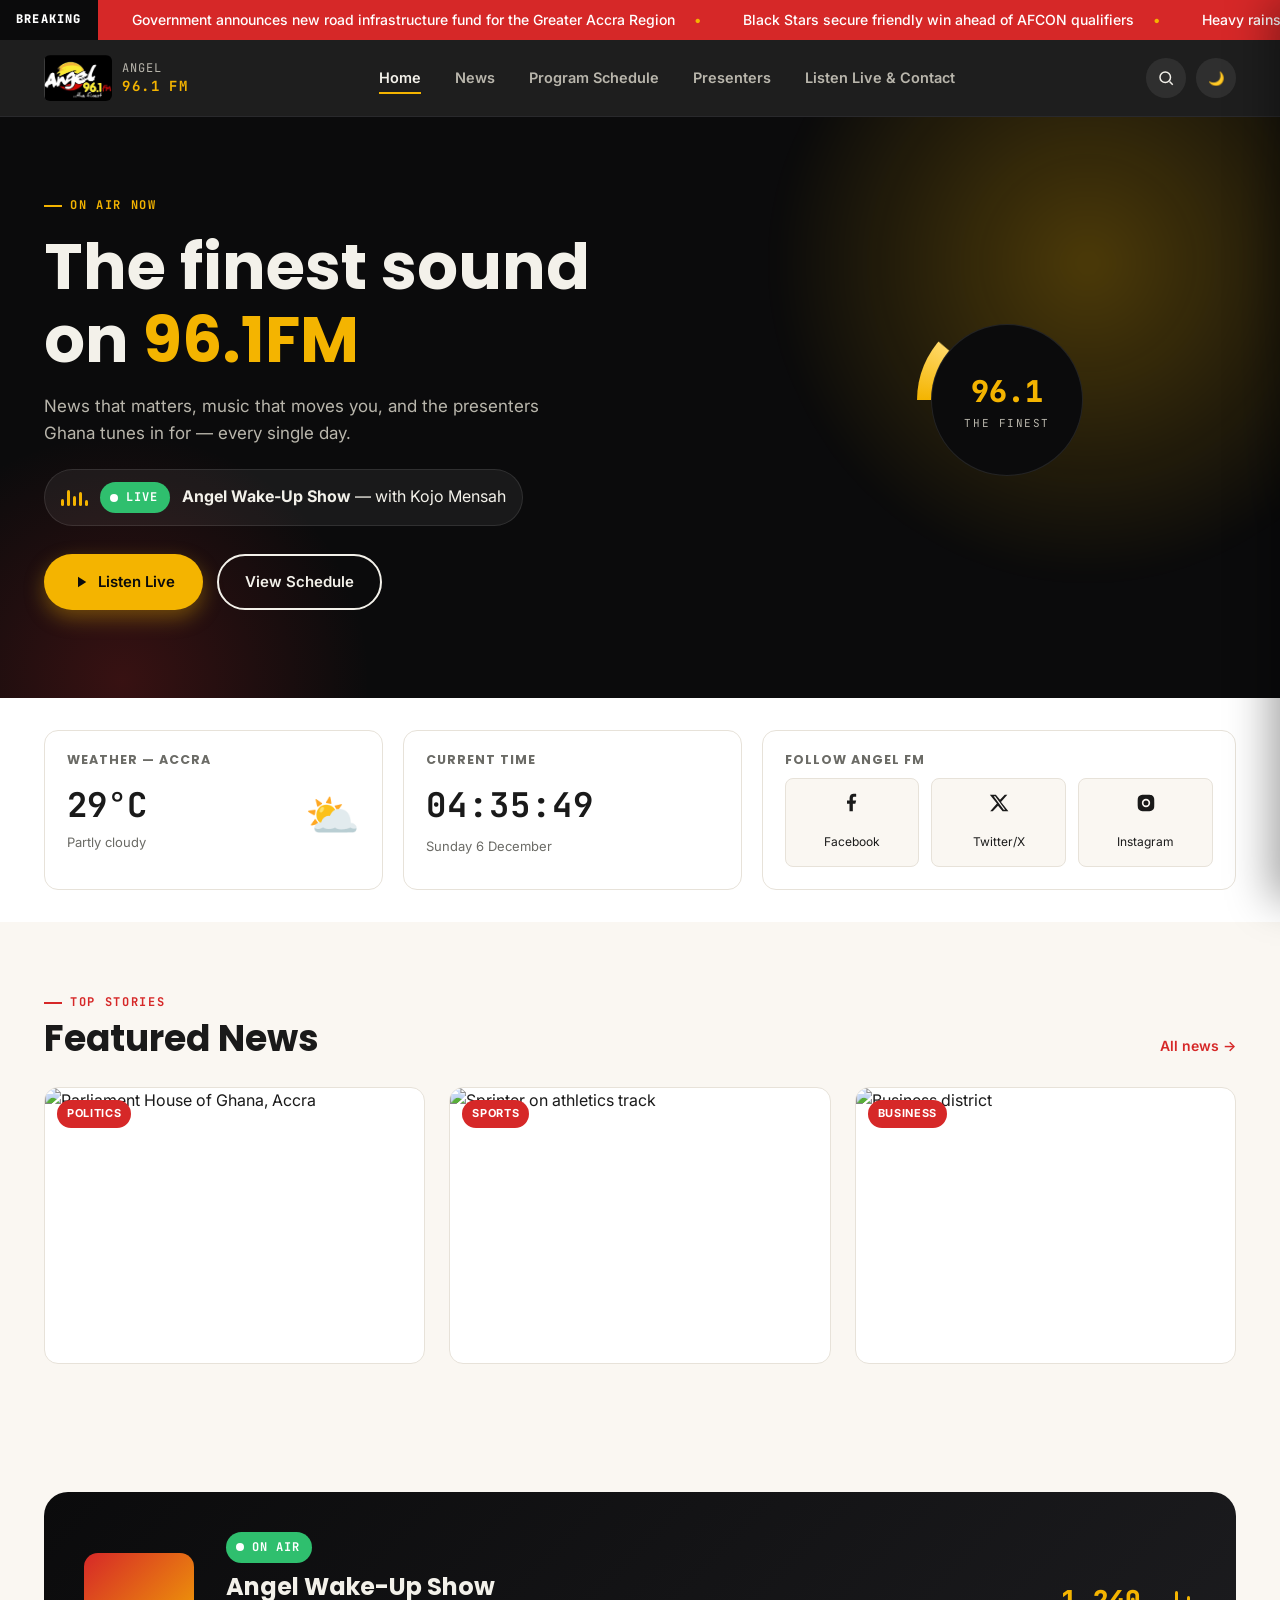
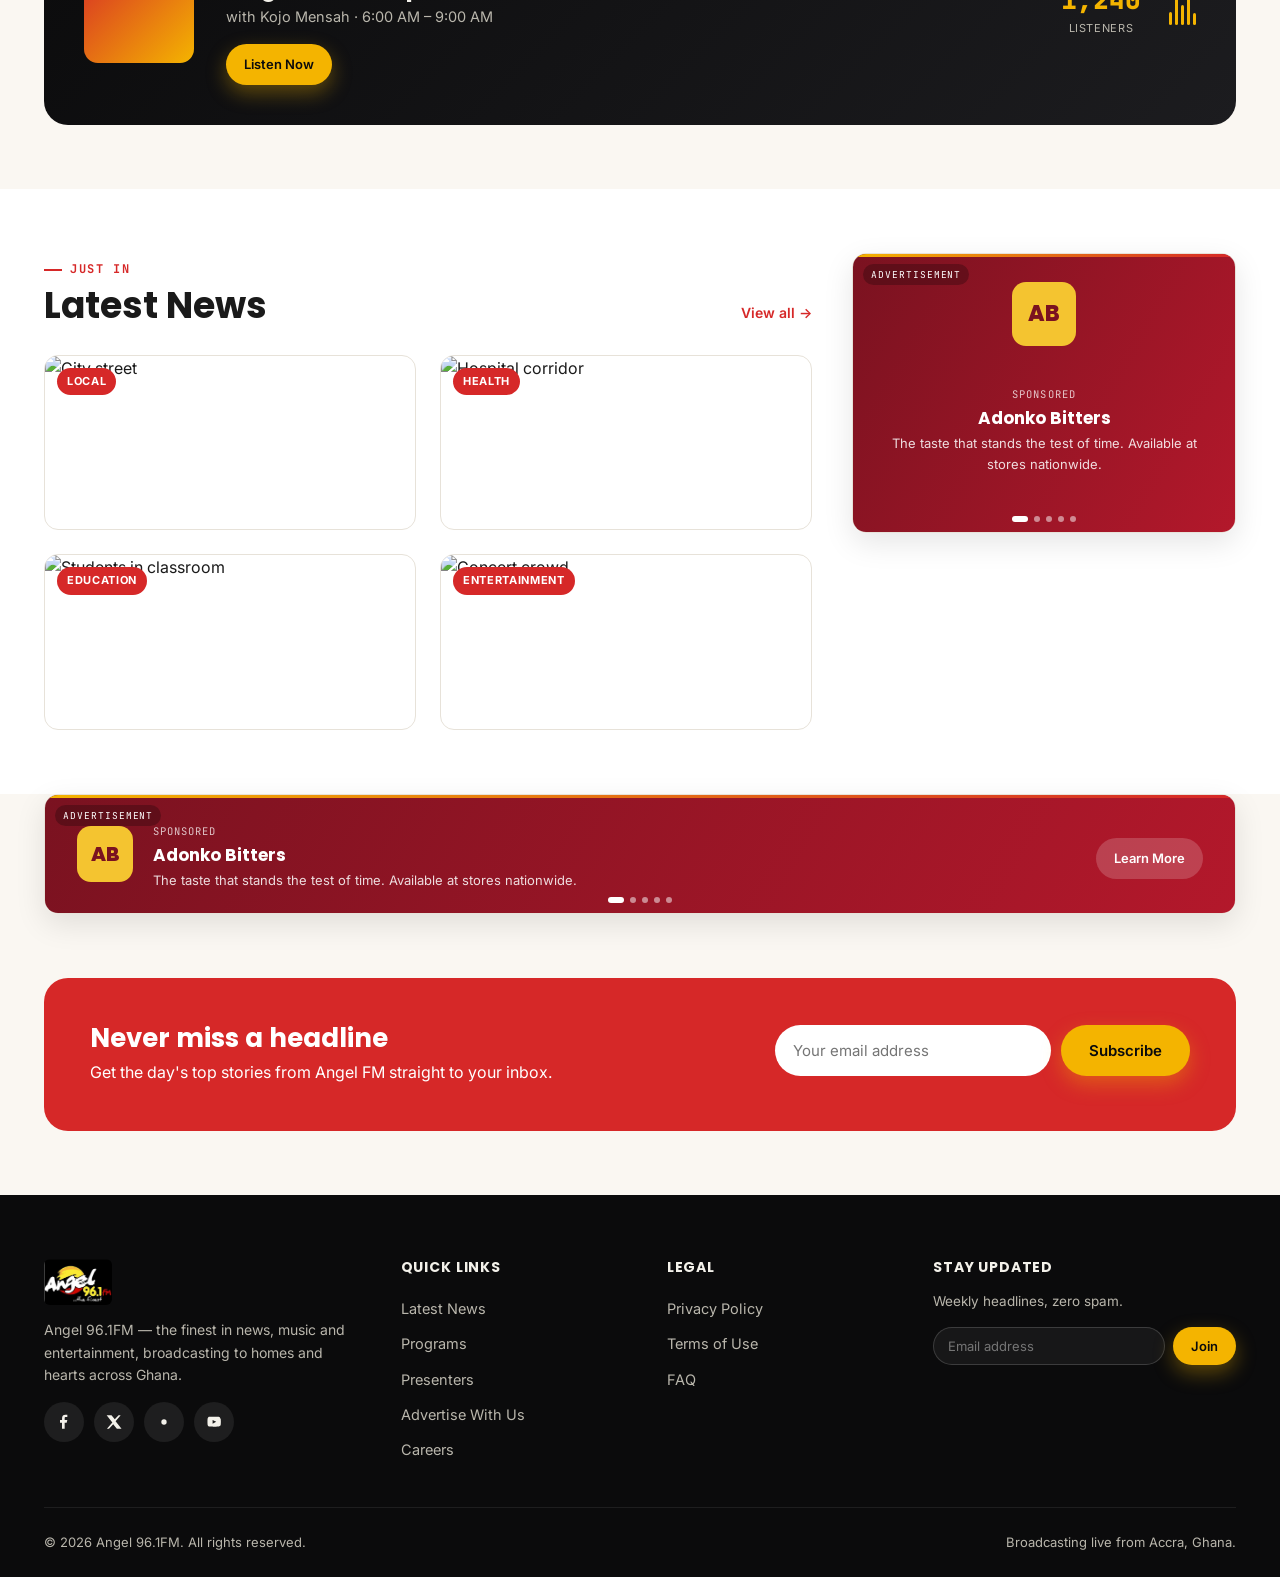
==== commit 9a323815: "Update responsiveness" ====
--- a/index.html
+++ b/index.html
@@ -238,13 +238,13 @@
 
   <!-- ============ LATEST NEWS + SIDEBAR AD ============ -->
   <section class="bg-paper">
-    <div class="container news-layout" style="grid-template-columns:2fr 1fr;">
+    <div class="container news-layout">
       <div>
         <div class="section-head reveal">
           <div><span class="eyebrow">Just in</span><h2>Latest News</h2></div>
           <a href="news.html" class="section-link">View all →</a>
         </div>
-        <div class="grid-3" style="grid-template-columns:1fr 1fr;">
+        <div class="latest-news-grid">
           <article class="card reveal">
             <a href="https://www.citinewsroom.com/2026/07/nadmo-zoomlion-launch-multi-site-drain-clearing-exercise-to-curb-flooding-in-greater-accra/" target="_blank" rel="noopener" class="card-media">
               <span class="card-cat">Local</span>
--- a/css/style.css
+++ b/css/style.css
@@ -246,7 +246,7 @@
 }
 .card-body{ padding:18px 20px 20px; }
 .card-body h3{ font-size:18px; margin-bottom:8px; }
-.card-meta{ display:flex; gap:12px; font-size:12.5px; color:var(--text-muted); margin-top:12px; font-family:var(--font-mono); }
+.card-meta{ display:flex; gap:12px; font-size:12.5px; color:var(--text-muted); margin-top:12px; font-family:var(--font-mono); flex-wrap:wrap; }
 .card-desc{ color:var(--text-muted); font-size:14.5px; }
 .card-readmore{ display:inline-flex; align-items:center; gap:6px; margin-top:14px; font-weight:700; font-size:13.5px; color:var(--red); }
 .card-readmore svg{ transition:transform .2s var(--ease); }
@@ -264,6 +264,14 @@
 .reveal{ opacity:0; transform:translateY(24px); transition:opacity .7s var(--ease), transform .7s var(--ease); }
 .reveal.in{ opacity:1; transform:translateY(0); }
 
+/* Staggered cascade for card grids — each card reveals slightly after the previous one */
+.grid-3 .card:nth-child(1), .grid-4 .card:nth-child(1), .latest-news-grid .card:nth-child(1), .presenter-grid .presenter-card:nth-child(1){ transition-delay:0s; }
+.grid-3 .card:nth-child(2), .grid-4 .card:nth-child(2), .latest-news-grid .card:nth-child(2), .presenter-grid .presenter-card:nth-child(2){ transition-delay:.08s; }
+.grid-3 .card:nth-child(3), .grid-4 .card:nth-child(3), .latest-news-grid .card:nth-child(3), .presenter-grid .presenter-card:nth-child(3){ transition-delay:.16s; }
+.grid-3 .card:nth-child(4), .grid-4 .card:nth-child(4), .latest-news-grid .card:nth-child(4), .presenter-grid .presenter-card:nth-child(4){ transition-delay:.24s; }
+.grid-3 .card:nth-child(5), .presenter-grid .presenter-card:nth-child(5){ transition-delay:.32s; }
+.grid-3 .card:nth-child(6), .presenter-grid .presenter-card:nth-child(6){ transition-delay:.4s; }
+
 /* ---------- Frequency dial signature element ---------- */
 .dial{
   position:relative; width:180px; height:180px; border-radius:50%;
--- a/css/pages.css
+++ b/css/pages.css
@@ -29,6 +29,7 @@
 .hero-now{
   display:flex; align-items:center; gap:12px; margin:22px 0 28px; padding:12px 16px;
   background:rgba(255,255,255,.06); border:1px solid rgba(255,255,255,.1); border-radius:999px; width:fit-content;
+  flex-wrap:wrap;
 }
 .hero-now .eq{ height:16px; }
 .hero-now b{ font-weight:700; }
@@ -73,8 +74,9 @@
 /* ---------- Ad slot carousel (placeholder sponsor creative) ---------- */
 .ad-slot{
   position:relative; border-radius:var(--radius-md); overflow:hidden; min-height:120px;
-  display:flex; align-items:center; box-shadow:var(--shadow-sm);
-}
+  display:flex; align-items:center; box-shadow:var(--shadow-md); border:1px solid var(--line);
+}
+.ad-slot::before{ content:""; position:absolute; top:0; left:0; right:0; height:3px; background:linear-gradient(90deg,var(--gold),var(--red)); z-index:3; }
 .ad-slot.ad-sidebar-slot{ min-height:280px; flex-direction:column; justify-content:center; text-align:center; padding:28px 22px; }
 .ad-slot-label{
   position:absolute; top:10px; left:10px; font-family:var(--font-mono); font-size:9.5px; letter-spacing:.1em;
@@ -142,6 +144,7 @@
 .cat-btn.active{ background:var(--red); color:#fff; border-color:var(--red); }
 
 .news-layout{ display:grid; grid-template-columns:2fr 1fr; gap:40px; align-items:start; }
+.latest-news-grid{ display:grid; grid-template-columns:repeat(2,1fr); gap:24px; }
 .article-row{ display:grid; grid-template-columns:220px 1fr; gap:20px; padding:20px 0; border-bottom:1px solid var(--line); }
 .article-row .card-media{ border-radius:var(--radius-sm); aspect-ratio:4/3; }
 .article-row h3{ font-size:19px; margin-bottom:6px; }
@@ -154,7 +157,7 @@
 .trend-rank{ font-family:var(--font-mono); font-weight:800; color:var(--red); font-size:18px; flex-shrink:0; }
 .trend-item h5{ font-size:14px; margin-bottom:4px; }
 
-.share-row{ display:flex; gap:10px; margin:26px 0; }
+.share-row{ display:flex; gap:10px; margin:26px 0; flex-wrap:wrap; }
 .share-row .icon-btn{ background:var(--cream); color:var(--text); border:1px solid var(--line); }
 
 .pagination{ display:flex; justify-content:center; gap:8px; margin-top:36px; }
@@ -221,7 +224,7 @@
 .modal-overlay.open .modal-box{ transform:translateY(0) scale(1); }
 .modal-close{ position:absolute; top:16px; right:16px; }
 .modal-box h3{ font-size:24px; margin:6px 0 4px; }
-.modal-meta{ display:flex; gap:16px; margin:14px 0; font-size:13.5px; color:var(--text-muted); font-family:var(--font-mono); }
+.modal-meta{ display:flex; gap:16px; margin:14px 0; font-size:13.5px; color:var(--text-muted); font-family:var(--font-mono); flex-wrap:wrap; }
 .modal-box p.desc{ color:var(--text-muted); margin-bottom:20px; }
 
 /* ============================================================
@@ -256,7 +259,7 @@
 
 .player-card{ background:var(--ink); color:var(--text-on-ink); border-radius:var(--radius-lg); padding:36px; position:relative; overflow:hidden; }
 .player-card::before{ content:""; position:absolute; top:-40%; right:-20%; width:380px; height:380px; border-radius:50%; background:radial-gradient(circle, rgba(244,180,0,.25), transparent 70%); }
-.player-top{ display:flex; align-items:center; gap:16px; position:relative; z-index:2; }
+.player-top{ display:flex; align-items:center; gap:16px; position:relative; z-index:2; flex-wrap:wrap; }
 .player-art-wrap{ position:relative; width:76px; height:76px; flex-shrink:0; display:flex; align-items:center; justify-content:center; }
 .signal-ring{
   position:absolute; inset:0; border-radius:50%; border:1.5px solid var(--gold); opacity:0;
--- a/css/responsive.css
+++ b/css/responsive.css
@@ -18,32 +18,55 @@
   .hero-grid{ grid-template-columns:1fr; text-align:center; }
   .hero-grid .dial{ margin:0 auto; }
   .live-now-grid{ grid-template-columns:1fr; }
-  .schedule-table{ font-size:13px; }
   .news-layout{ grid-template-columns:1fr; }
   .footer-grid{ grid-template-columns:1fr 1fr; row-gap:32px; }
   .listen-split{ grid-template-columns:1fr; }
   .presenter-featured{ grid-template-columns:1fr; }
+  .grid-3, .grid-4, .latest-news-grid{ grid-template-columns:repeat(2,1fr); }
 }
 
 /* ----- Mobile ----- */
 @media (max-width:767px){
   :root{ --header-h:66px; }
   .brand-text{ display:none; }
-  .grid-3, .grid-4{ grid-template-columns:1fr 1fr; }
+  .grid-3, .grid-4, .latest-news-grid{ grid-template-columns:1fr; }
   .section-head{ flex-direction:column; align-items:flex-start; }
   section{ padding:44px 0; }
   .footer-grid{ grid-template-columns:1fr; }
   .footer-bottom{ flex-direction:column; align-items:flex-start; }
-  .sticky-listen{ display:block; }
-  .schedule-scroll{ overflow-x:auto; -webkit-overflow-scrolling:touch; }
-  .schedule-table{ min-width:820px; }
+  .sticky-listen{ display:block; padding-bottom:calc(12px + env(safe-area-inset-bottom)); }
   .stat-row{ flex-wrap:wrap; }
   .presenter-grid{ grid-template-columns:1fr 1fr; }
+  .schedule-item{ flex-wrap:wrap; gap:8px 18px; }
+  .schedule-item-time{ flex:0 0 auto; }
+  .schedule-item svg{ display:none; }
+
+  /* Desktop padding is too generous on a phone screen — tighten it up */
+  .hero{ padding:48px 0 64px; }
+  .live-now{ padding:26px 20px; }
+  .newsletter-block{ padding:28px 22px; }
+  .presenter-featured{ padding:24px 20px; }
+  .contact-form{ padding:24px 20px; }
+  .player-card{ padding:24px 20px; }
+  .modal-box{ padding:24px 20px; }
+  .featured-story-content{ padding:24px 20px; }
+  .featured-story{ min-height:320px; }
+  .ad-banner{ padding:20px; }
+
+  /* Ad slot: give room for the brand mark + copy + CTA to actually fit */
+  .ad-slide{ padding:18px 20px; gap:14px; }
+  .ad-slot{ min-height:150px; }
+  .ad-sidebar-slot{ min-height:280px; }
+
+  /* Raise floating buttons above the sticky Listen Live bar so they don't overlap it */
+  body:has(.sticky-listen) .back-to-top{ bottom:84px; }
+
+  .gallery-strip{ grid-template-columns:repeat(2,1fr); }
 }
 
 /* ----- Small Mobile ----- */
 @media (max-width:479px){
-  .grid-3, .grid-4, .presenter-grid{ grid-template-columns:1fr; }
+  .grid-3, .grid-4, .presenter-grid, .latest-news-grid{ grid-template-columns:1fr; }
   .hero h1{ font-size:34px; }
   .container{ padding:0 16px; }
   .dial{ width:140px; height:140px; }
@@ -51,9 +74,22 @@
   .btn{ width:100%; }
   .hero-ctas{ flex-direction:column; width:100%; }
   .audio-controls{ flex-wrap:wrap; }
+
+  /* Stack ad slide content instead of squeezing brand mark + copy + button in one row */
+  .ad-slide{ flex-wrap:wrap; padding:16px 18px; gap:8px 12px; }
+  .ad-brand-mark{ width:42px; height:42px; font-size:15px; }
+  .ad-copy{ flex:1 1 auto; min-width:0; }
+  .ad-copy h4{ font-size:15px; }
+  .ad-copy p{ font-size:12px; }
+  .ad-slide .btn{ flex:0 0 100%; margin-top:2px; }
+  .ad-slot{ min-height:190px; }
+
+  .gallery-strip{ grid-template-columns:repeat(2,1fr); }
+  .fb-embed-wrap iframe{ height:340px; }
+  .schedule-grid-table{ min-width:680px; }
 }
 
 /* Touch-friendly tap targets everywhere */
 @media (hover:none){
   .btn, .icon-btn, .main-nav a, .mobile-nav a{ min-height:44px; }
-}
+}
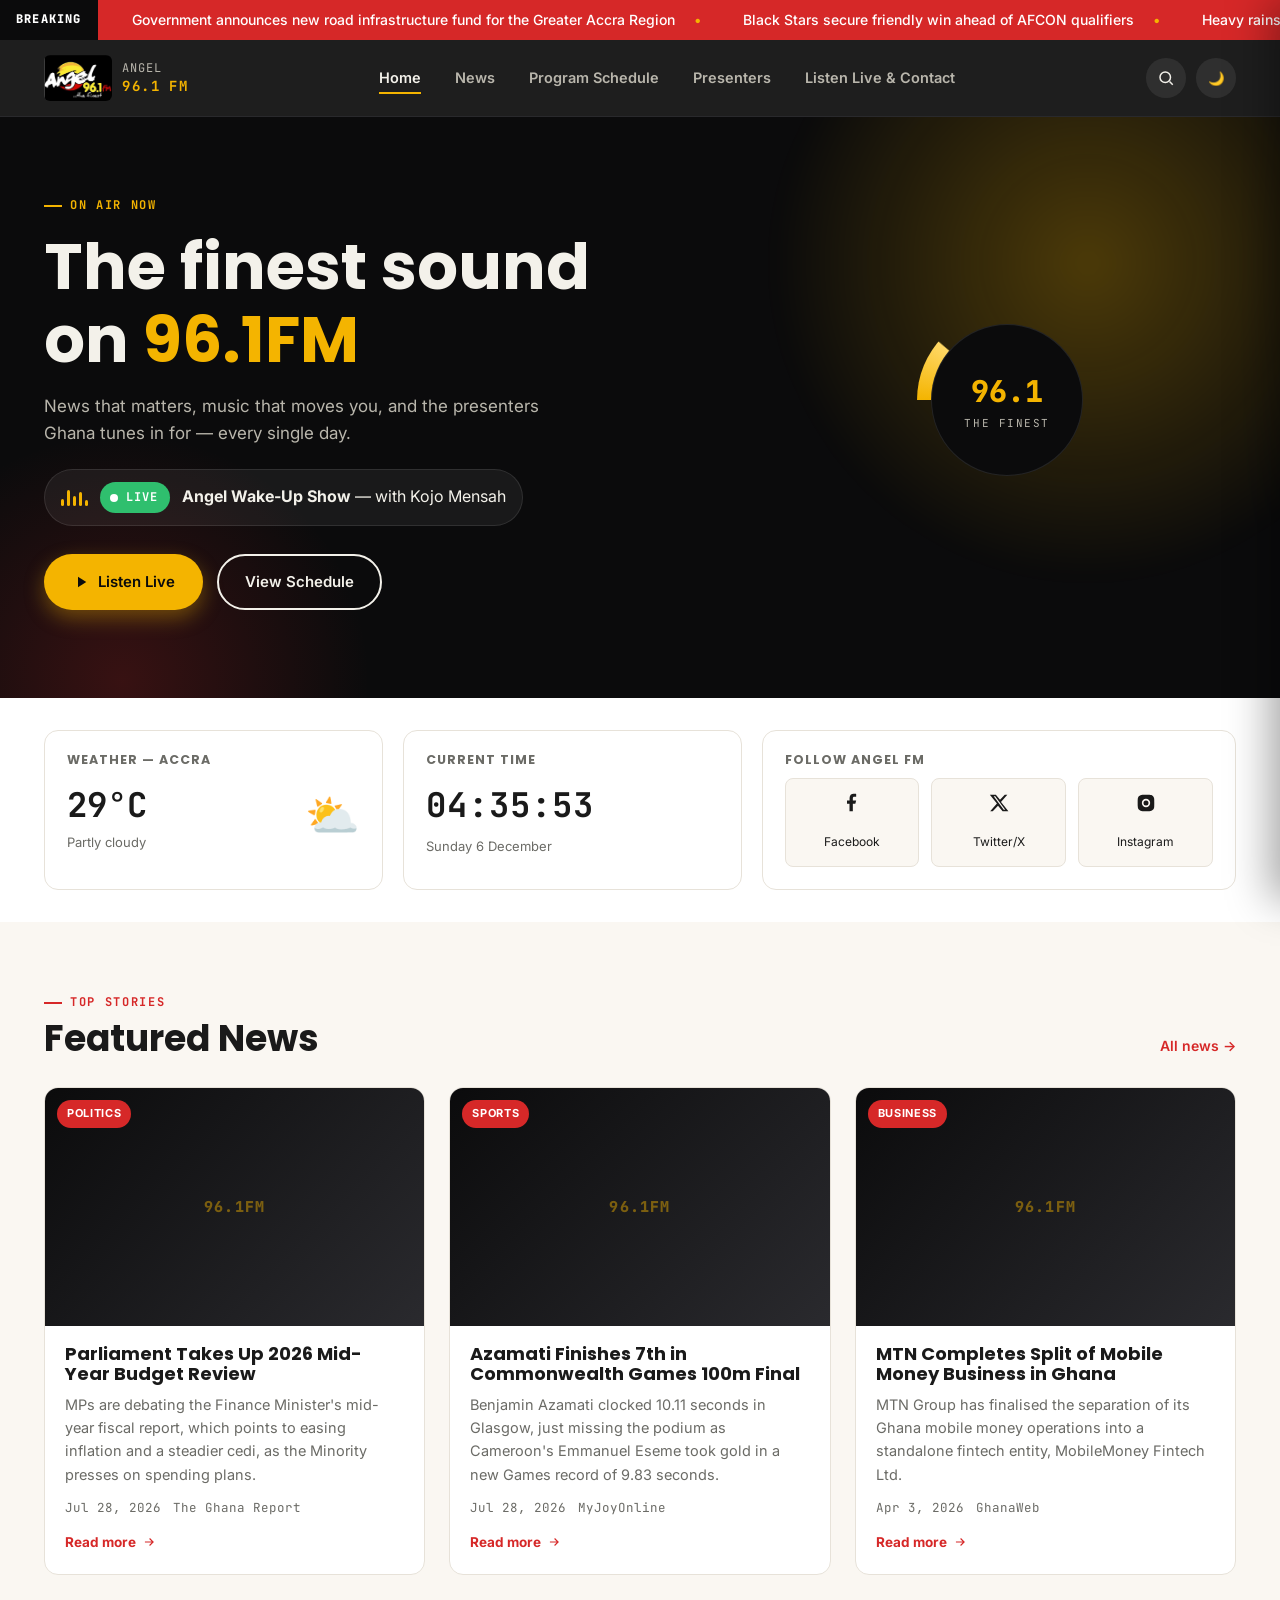
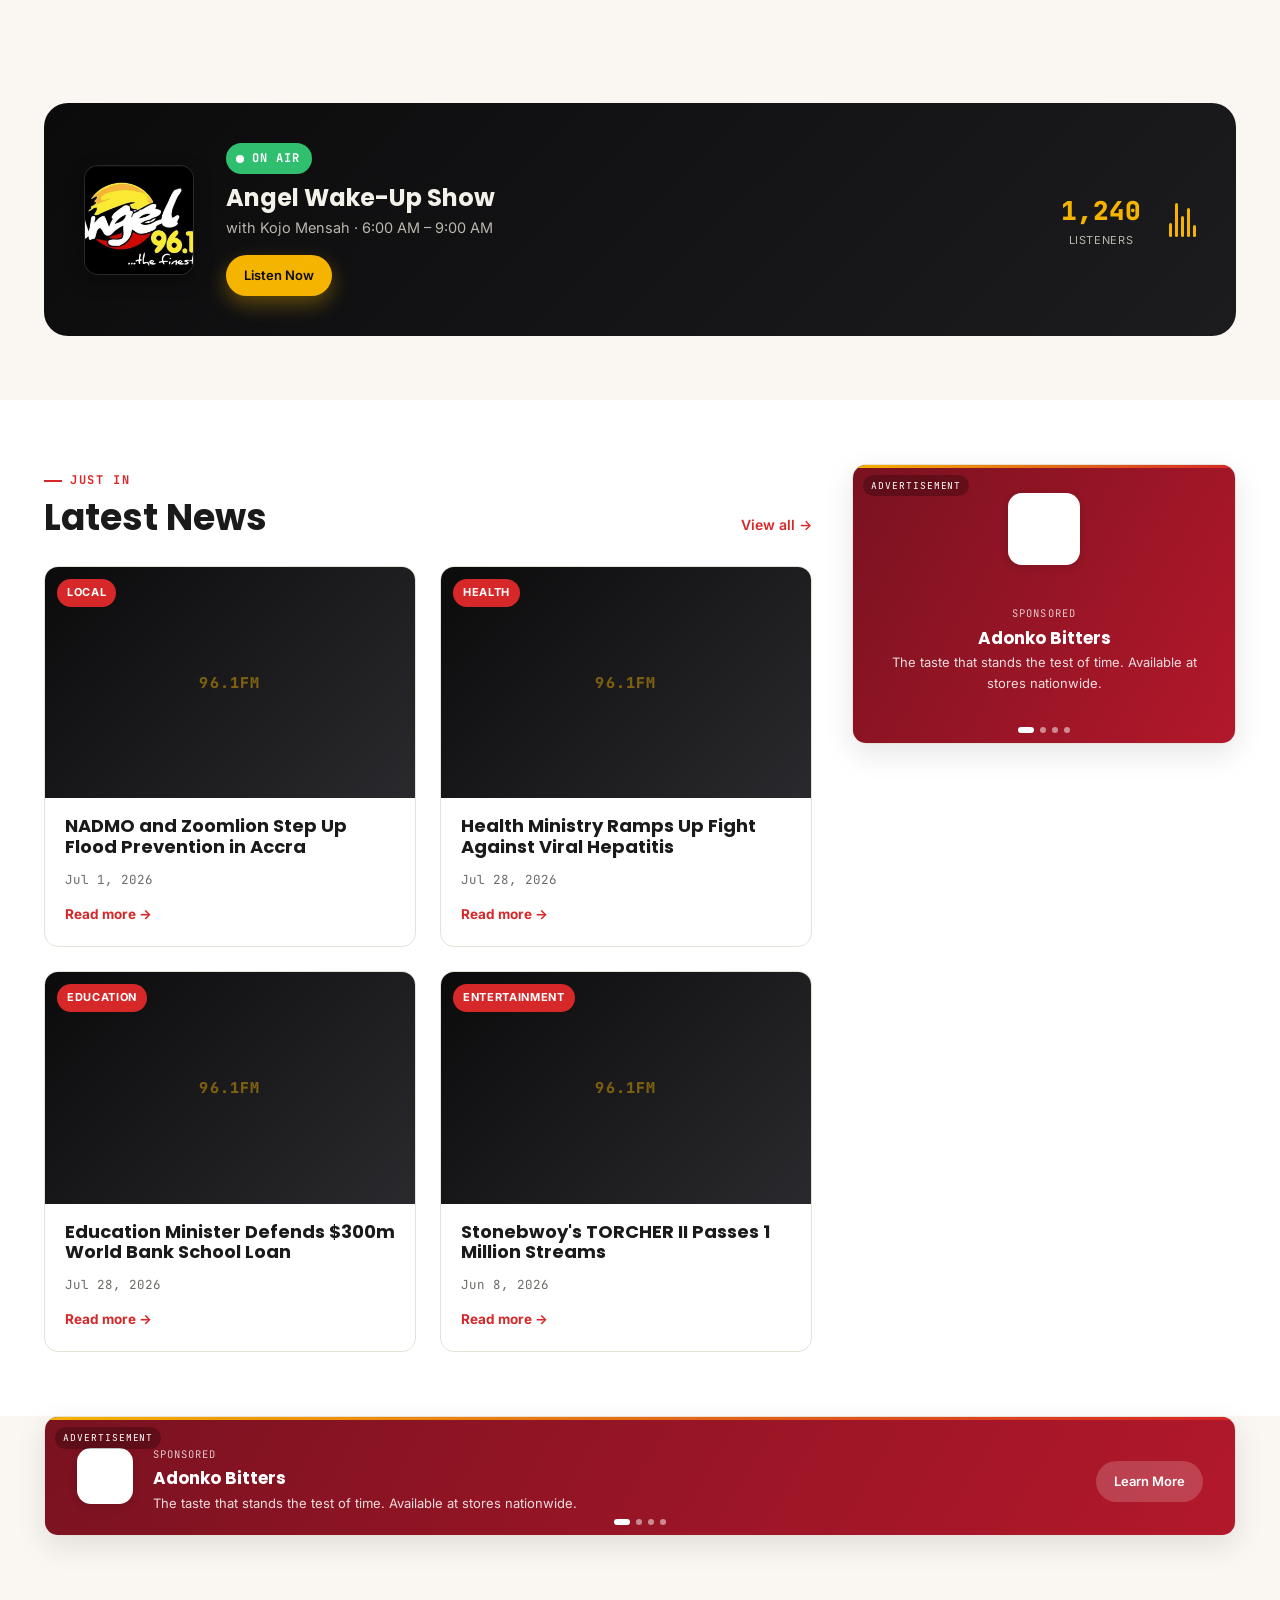
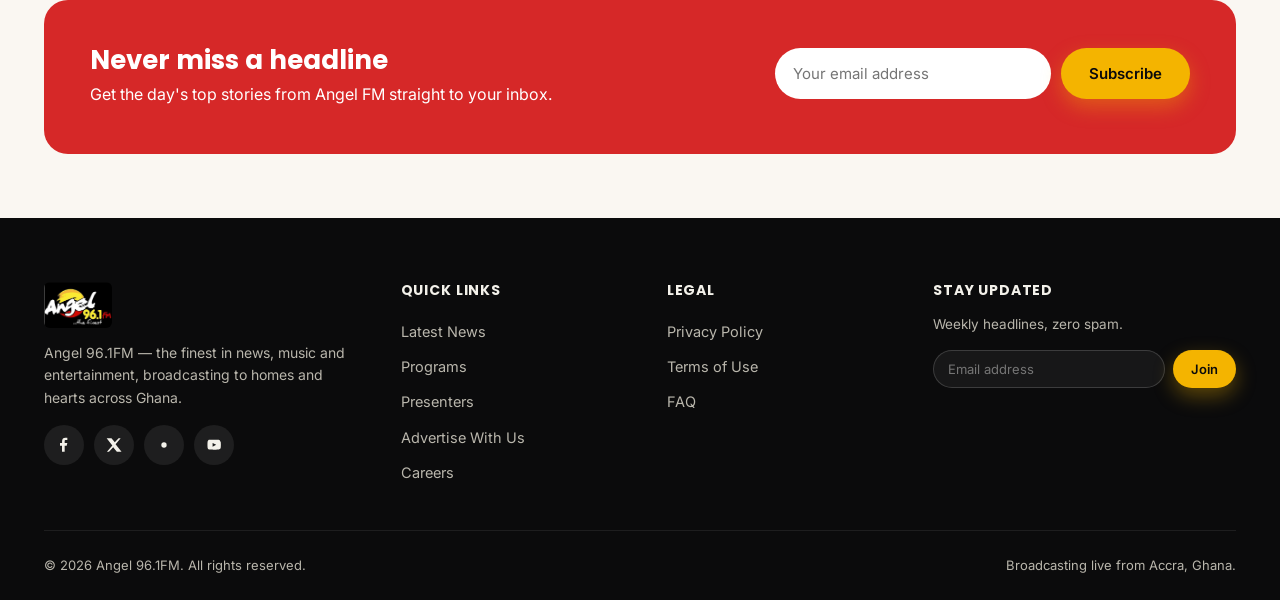
==== commit 66b695a1: "Update ads" ====
--- a/index.html
+++ b/index.html
@@ -172,7 +172,7 @@
         <article class="card reveal">
           <a href="https://theghanareport.com/news/parliament-defers-debate-on-the-2026-mid-year-budget-review-to-july-28/" target="_blank" rel="noopener" class="card-media">
             <span class="card-cat">Politics</span>
-            <img src="https://commons.wikimedia.org/wiki/Special:FilePath/Parliament_House_(State_House)_%E2%80%93_Parliament_of_Ghana.jpg" alt="Parliament House of Ghana, Accra" loading="lazy" />
+            <img src="https://commons.wikimedia.org/wiki/Special:FilePath/Parliament_House_%28State_House%29_%E2%80%93_Parliament_of_Ghana.jpg" alt="Parliament House of Ghana, Accra" loading="lazy" />
           </a>
           <div class="card-body">
             <h3>Parliament Takes Up 2026 Mid-Year Budget Review</h3>
@@ -217,7 +217,9 @@
     <div class="container">
       <div class="live-now reveal">
         <div class="live-now-grid">
-          <div class="live-now-art floaty" aria-hidden="true"></div>
+          <div class="live-now-art floaty" aria-hidden="true">
+            <img src="images/logo.jpg" alt="" />
+          </div>
           <div class="live-now-info">
             <span class="live-badge"><span class="live-dot"></span>ON AIR</span>
             <h3 class="show-name">Angel Wake-Up Show</h3>
--- a/css/style.css
+++ b/css/style.css
@@ -240,6 +240,14 @@
 .card-media{ position:relative; aspect-ratio:16/10; overflow:hidden; background:#ddd; }
 .card-media img{ width:100%; height:100%; object-fit:cover; transition:transform .5s var(--ease); }
 .card:hover .card-media img{ transform:scale(1.08); }
+.card-media.img-fallback{
+  background:linear-gradient(135deg,var(--ink) 0%,#2a2a2e 100%);
+  display:flex; align-items:center; justify-content:center;
+}
+.card-media.img-fallback::after{
+  content:"96.1FM"; font-family:var(--font-mono); font-weight:800; font-size:15px; letter-spacing:.08em;
+  color:rgba(244,180,0,.45);
+}
 .card-cat{
   position:absolute; top:12px; left:12px; background:var(--red); color:#fff; font-size:11px; font-weight:700;
   letter-spacing:.06em; text-transform:uppercase; padding:5px 10px; border-radius:999px;
--- a/css/pages.css
+++ b/css/pages.css
@@ -56,7 +56,12 @@
 /* ---------- Live Now ---------- */
 .live-now{ background:linear-gradient(135deg, var(--ink) 0%, #1c1c1f 100%); color:var(--text-on-ink); border-radius:var(--radius-lg); padding:40px; }
 .live-now-grid{ display:grid; grid-template-columns:auto 1fr auto; gap:32px; align-items:center; }
-.live-now-art{ width:110px; height:110px; border-radius:var(--radius-md); background:linear-gradient(135deg,var(--red),var(--gold)); display:flex; align-items:center; justify-content:center; }
+.live-now-art{
+  width:110px; height:110px; border-radius:var(--radius-md); background:var(--ink); flex-shrink:0;
+  display:flex; align-items:center; justify-content:center; overflow:hidden;
+  border:1px solid rgba(255,255,255,.12); box-shadow:0 6px 18px rgba(0,0,0,.35);
+}
+.live-now-art img{ width:100%; height:100%; object-fit:cover; }
 .live-now-info .show-name{ font-size:24px; margin:10px 0 4px; }
 .live-now-info .host{ color:var(--text-on-ink-muted); font-size:14.5px; }
 .live-now-stats{ display:flex; gap:28px; align-items:center; }
@@ -90,9 +95,10 @@
 .ad-sidebar-slot .ad-slide{ flex-direction:column; justify-content:center; text-align:center; padding:28px 22px; }
 .ad-brand-mark{
   width:56px; height:56px; border-radius:14px; display:flex; align-items:center; justify-content:center;
-  font-family:var(--font-display); font-weight:800; font-size:20px; flex-shrink:0; color:#fff;
-}
-.ad-sidebar-slot .ad-brand-mark{ width:64px; height:64px; margin-bottom:14px; font-size:22px; }
+  flex-shrink:0; background:#fff; padding:8px; box-shadow:0 2px 8px rgba(0,0,0,.15); overflow:hidden;
+}
+.ad-brand-mark img{ width:100%; height:100%; object-fit:contain; }
+.ad-sidebar-slot .ad-brand-mark{ width:72px; height:72px; margin-bottom:14px; padding:10px; }
 .ad-copy{ flex:1; min-width:0; }
 .ad-copy .ad-tag{ font-family:var(--font-mono); font-size:10.5px; letter-spacing:.1em; text-transform:uppercase; opacity:.75; }
 .ad-copy h4{ font-size:17px; margin:4px 0 4px; }
@@ -102,17 +108,12 @@
 .ad-dots button{ width:6px; height:6px; border-radius:50%; background:rgba(255,255,255,.5); border:none; padding:0; }
 .ad-dots button.active{ background:#fff; width:16px; border-radius:4px; transition:width .3s var(--ease); }
 
-/* Brand palettes — used only as mockup placeholders for local sponsor slots */
+/* Brand background colors — real logos supplied by the site owner sit in a
+   white badge on top, so these just set the surrounding card color per brand */
 .ad-adonko{ background:linear-gradient(120deg,#7a1220,#b3182b); color:#fff; }
-.ad-adonko .ad-brand-mark{ background:#f4c430; color:#7a1220; }
 .ad-mtn{ background:linear-gradient(120deg,#ffcb05,#ffe066); color:#1a1a1a; }
-.ad-mtn .ad-brand-mark{ background:#1a1a1a; color:#ffcb05; }
-.ad-telecel{ background:linear-gradient(120deg,#8a1538,#c41e4f); color:#fff; }
-.ad-telecel .ad-brand-mark{ background:#fff; color:#8a1538; }
 .ad-kasapreko{ background:linear-gradient(120deg,#0b3d2e,#146b4f); color:#fff; }
-.ad-kasapreko .ad-brand-mark{ background:#f4c430; color:#0b3d2e; }
-.ad-voltic{ background:linear-gradient(120deg,#004c97,#0077c8); color:#fff; }
-.ad-voltic .ad-brand-mark{ background:#fff; color:#004c97; }
+.ad-taabea{ background:linear-gradient(120deg,#4a2c14,#8a5a2b); color:#fff; }
 
 /* ---------- Newsletter ---------- */
 .newsletter-block{
@@ -271,7 +272,11 @@
   0%{ transform:scale(.9); opacity:.7; }
   100%{ transform:scale(1.9); opacity:0; }
 }
-.player-art{ width:76px; height:76px; border-radius:14px; background:linear-gradient(135deg,var(--red),var(--gold)); flex-shrink:0; position:relative; z-index:2; }
+.player-art{
+  width:76px; height:76px; border-radius:14px; background:var(--ink); flex-shrink:0; position:relative; z-index:2;
+  overflow:hidden; border:1px solid rgba(255,255,255,.12); box-shadow:0 6px 18px rgba(0,0,0,.35);
+}
+.player-art img{ width:100%; height:100%; object-fit:cover; }
 .player-location{ display:inline-flex; align-items:center; gap:5px; }
 .player-track h4{ font-size:18px; }
 .player-track p{ color:var(--text-on-ink-muted); font-size:13.5px; margin-top:2px; }
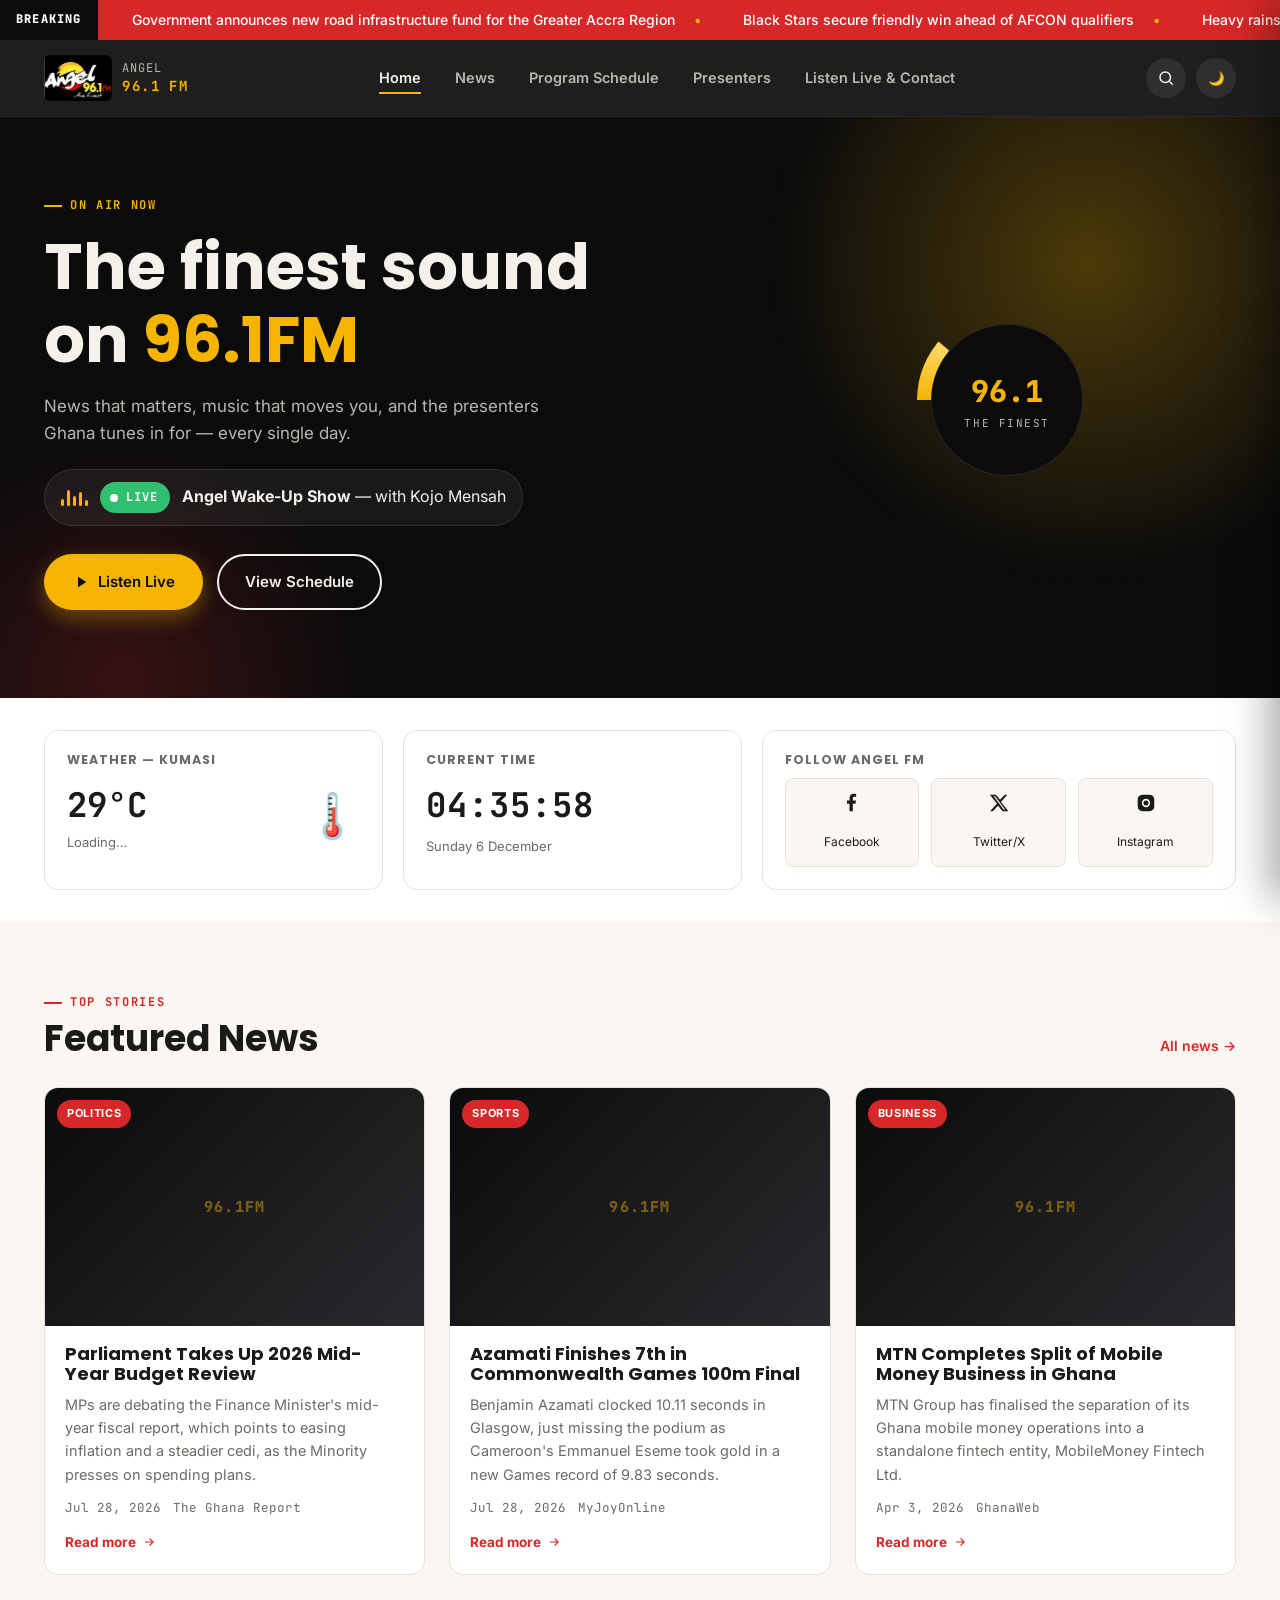
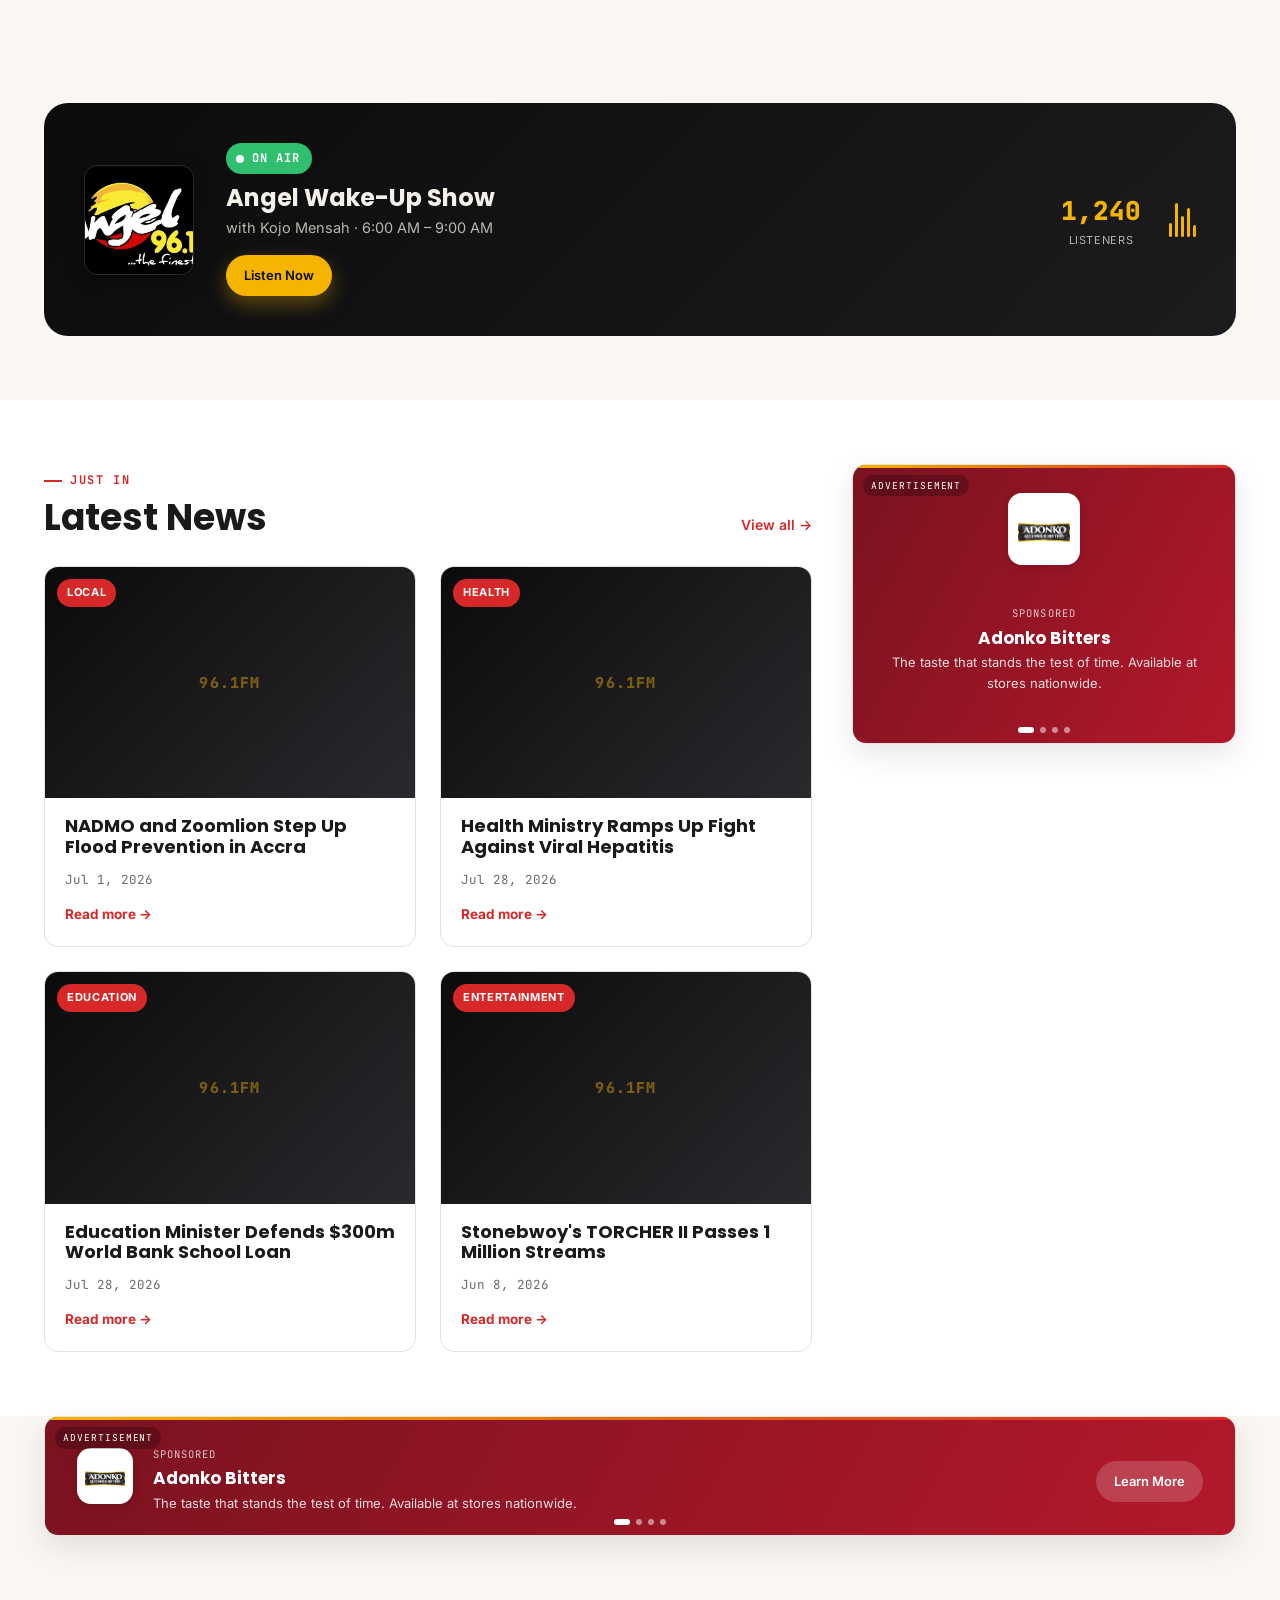
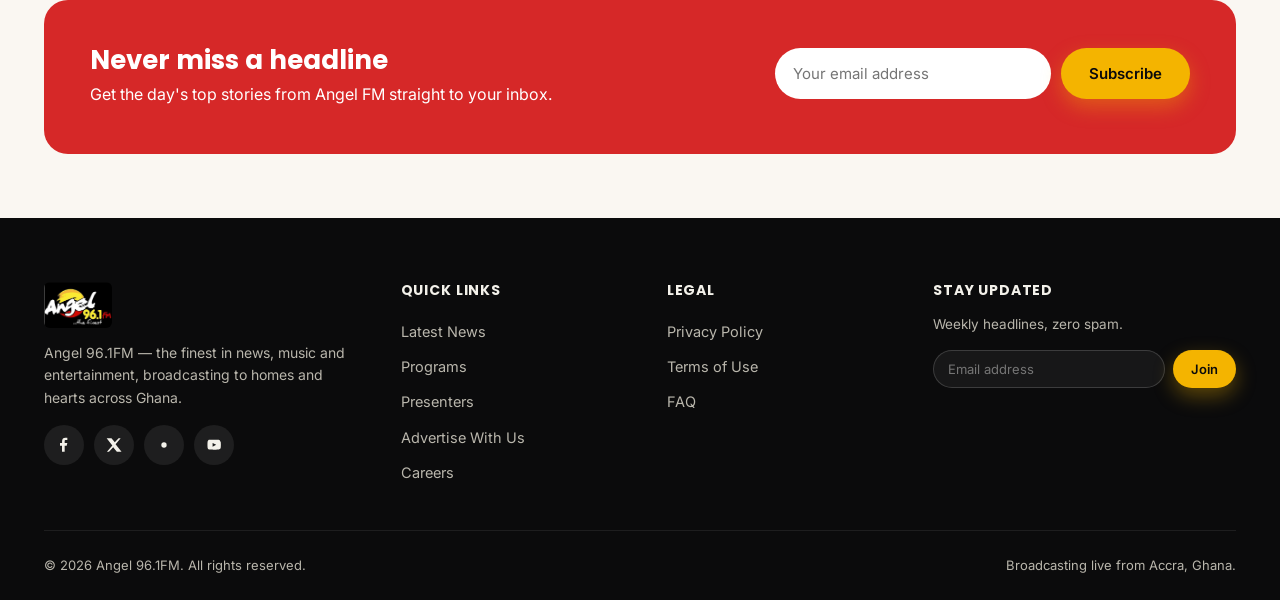
==== commit b6567b76: "Fix ad logo image paths" ====
--- a/index.html
+++ b/index.html
@@ -125,13 +125,13 @@
     <div class="container">
       <div class="util-row">
         <div class="util-card">
-          <h4>Weather — Accra</h4>
+          <h4>Weather — Kumasi</h4>
           <div class="weather-row">
             <div>
               <div class="weather-temp" data-weather-temp>—</div>
-              <div class="text-muted" style="font-size:13px;">Partly cloudy</div>
-            </div>
-            <div style="font-size:44px;">⛅</div>
+              <div class="text-muted" style="font-size:13px;" data-weather-desc>Loading…</div>
+            </div>
+            <div style="font-size:44px;" data-weather-icon>🌡️</div>
           </div>
         </div>
         <div class="util-card">
@@ -351,9 +351,9 @@
       </div>
       <div class="footer-col programs">
         <h4>Legal</h4>
-        <a href="#">Privacy Policy</a>
-        <a href="#">Terms of Use</a>
-        <a href="#">FAQ</a>
+        <a href="privacy.html">Privacy Policy</a>
+        <a href="terms.html">Terms of Use</a>
+        <a href="faq.html">FAQ</a>
       </div>
       <div class="footer-col">
         <h4>Stay Updated</h4>
